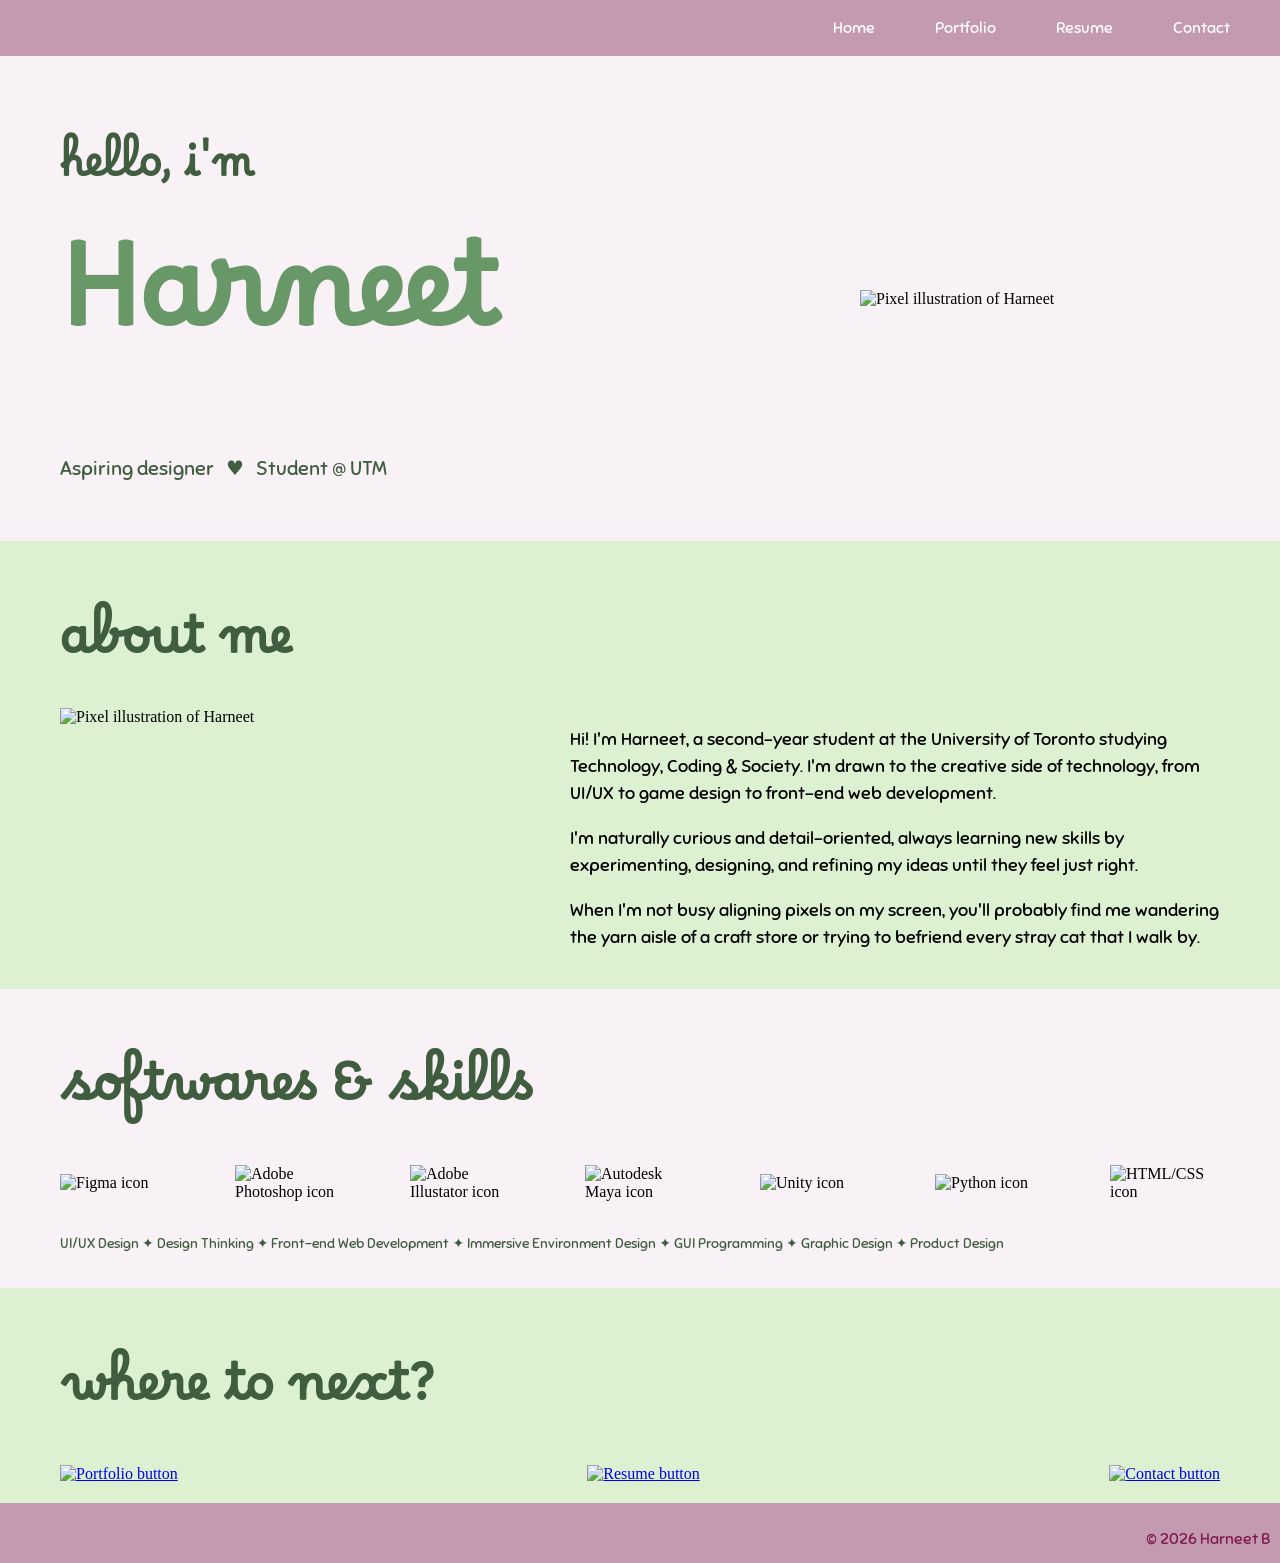
==== index.html @ 2fd5b386 "Initial portfolio redesign" ====
<!DOCTYPE html>
<html> 
    <head> 
        <title> Harneet - Home </title>
        <link href="style.css" rel="stylesheet">

        <!--Google Fonts-->
        <link rel="preconnect" href="https://fonts.googleapis.com">
        <link rel="preconnect" href="https://fonts.gstatic.com" crossorigin>
        <link href="https://fonts.googleapis.com/css2?family=Pixelify+Sans:wght@400..700&display=swap" rel="stylesheet">

        <link rel="preconnect" href="https://fonts.googleapis.com">
        <link rel="preconnect" href="https://fonts.gstatic.com" crossorigin>
        <link href="https://fonts.googleapis.com/css2?family=Borel&display=swap" rel="stylesheet">

        <link rel="preconnect" href="https://fonts.googleapis.com">
        <link rel="preconnect" href="https://fonts.gstatic.com" crossorigin>
        <link href="https://fonts.googleapis.com/css2?family=Sniglet:wght@400;800&display=swap" rel="stylesheet">
    </head>

    <body> 
        <!-- Putting the Navbar above the header because it should be at the very top of page -->
        <nav> 
            <!-- Top Navbar -->
            <ul>
                <li><a href="contact.html">Contact</a></li>
                <li><a href="resume.html">Resume</a></li>
                <li><a href="portfolio.html">Portfolio</a></li>
                <li><a href="index.html">Home</a></li>
            </ul>
        </nav>


        <header class="welcome"> 
            <!-- this div holds all the text for the welcome section -->
                <div class="title">
                    <p class="hello-text"> hello, i'm </p>
                    <h1 class="name-text"> Harneet </h1>
                    <p class='subtitle'> Aspiring designer  &nbsp;   ♥︎   &nbsp;  Student @ UTM </p> 
                    <!-- &nbsp; adds a space between the text -->

                </div> 
                <img src="assets/pixelicon.svg" alt="Pixel illustration of Harneet">
        </header>

    
        <main> 
            <section class="about">

                <h2>about me </h2>

                

                <!-- this div holds all the text for the about me section -->
                <div class="about-row">
                    <img src="assets/aboutme.svg" alt="Pixel illustration of Harneet">

    
                    <div class="about-text">
            
                        <p> Hi! I'm Harneet, a second-year student at the University of Toronto 
                        studying Technology, Coding & Society. I'm drawn to the creative side 
                        of technology, from UI/UX to game design to front-end web development.  </p>

                        <p> I'm naturally curious and detail-oriented, always learning new skills by experimenting, 
                        designing, and refining my ideas until they feel just right.  </p>

                        <p>When I'm not busy aligning pixels on my screen, you'll probably find me wandering
                        the yarn aisle of a craft store or trying to befriend every stray cat that I walk by. </p>

                    </div> 
                </div>
            </section>

            <section class="skills"> 
                <h2> softwares & skills </h2> 

                <div class='skills-row'>
                <img src="assets/figmaicon.svg" alt="Figma icon">
                <img src="assets/psicon.svg" alt="Adobe Photoshop icon">
                <img src="assets/aiicon.svg" alt="Adobe Illustator icon">
                <img src="assets/mayaicon.svg" alt="Autodesk Maya icon">
                <img src="assets/unityicon.svg" alt="Unity icon">
                <img src="assets/pythonicon.svg" alt="Python icon">
                <img src="assets/htmlicon.svg" alt="HTML/CSS icon">
                </div>
                
                <br> 

                <p> UI/UX Design ✦ Design Thinking ✦ Front-end Web Development ✦ Immersive Environment Design ✦ GUI Programming ✦ Graphic Design ✦ Product Design </p>
            </section>


            <section class="next"> 
                <h2> where to next? </h2>

                <!-- Wrap these images in <a> tag to make them as clickable buttons -->

                <div class='next-row'>
                <a href="portfolio.html">
                    <img src="assets/card1.svg" alt="Portfolio button">
                </a>

                <a href="resume.html">
                    <img src="assets/card2.svg" alt="Resume button">
                </a>


                <a href="contact.html">
                    <img src="assets/card4.svg" alt="Contact button">
                </a>
                
                </div>

            </section>


        </main>

        <aside> 
        </aside>

        <footer>
            <p> © 2026 Harneet B </p>
        </footer>


    </body>


</html>
---- style.css ----
body {
        margin: 0; /*Removes the default outer space around the body*/
        padding: 0; /*Removes the inner space inside the body*/

}

/* navigation bar styling (applies to all pages) */
nav {
    position: sticky;
    top: 0;
    z-index: 1000;
} /* ensures that the nav bar stays at the top while scrolling, and in front of all layers */

nav ul { 
    list-style-type: none; /*Removes bullets*/
                margin: 0; /*Removes default outer spacing*/
                padding: 0; /*Removes default inner spacing*/
                overflow: hidden; /*Keeps floated items contained*/
                background-color: #c39ab0; /*Sets navbar background colour*/

}

/*Align list items horizontally*/
nav ul li {
    float: right; /*Makes items sit side-by-side instead of stacked*/
}

/* Style the links inside the navbar */
nav ul li a {
    display: block; /*Makes the whole area clickable*/
    color: white; /*Text colour*/
    text-align: center; /*Centres text*/
    padding: 18px 10px; /*Adds spacing inside each link*/
    text-decoration: none; /*Removes underline*/
    margin-right: 40px;

    font-family: "Sniglet", system-ui;
    font-weight: 400;
    font-style: normal;
}

nav ul li a:hover { /* hover pseudoclass */ 
    background-color: pink;
}

/* welcome section of home-page */

.welcome{  
    display:flex;

    align-items: center;
    justify-content: space-between; /* pushes text and image to the left and right*/
    gap: 50px; /* space between the text and image */
    padding: 40px 60px; /* top/bottom, left/right space*/
    min-height: 300px; /* sets the min height of the box*/

    background-color: #f8f1f5;
}

.welcome img{
    width: 350px;
    margin-right: 10px; /*push image a bit inward*/
}

.hello-text {
    font-size: 40px;
    margin-bottom: 0px;
    font-family: 'Borel', cursive;
    font-weight: 600;
    color: rgb(64, 93, 64);
}

.name-text {
    font-size: 110px;
    margin: 0;
    font-family: 'Borel', cursive;
    font-weight: 700;
    font-style: normal;
    color: rgb(104, 151, 104);
}

.subtitle {
    font-size: 20px;
    font-family: "Sniglet", system-ui;
    font-weight: 400;
    font-style: normal;
    color: rgb(64, 93, 64);

}

/* about section of home-page */
.about{
    padding: 20px 60px;
    
    background-color: rgb(220 241 209);
}

.about h2 {
    font-size: 50px;
    margin-bottom: 5px;

    font-family: 'Borel', cursive;
    font-weight: 600;

    color: rgb(64, 93, 64);
}

.about-row{
    display: flex; /* a flex container to put elements side by side */
    align-items: flex-start; /* to align image and text to the top */
    gap: 120px; /* gap between text and image */
}

.about img{
    width: 500px;
}

.about-text{
    max-width: 650px; /* to prevent the text from stretching too wide */

    font-size: 18px;
    line-height: 1.5; /*spacing between the lines */
    font-family: "Sniglet", system-ui;
    font-weight: 400;
    font-style: normal;

}
/* skills section of home-page */

.skills{
    gap: 40px;
    padding: 20px 60px;

    background-color: #f8f1f5;
}

.skills p {
    font-size: 14px;
    line-height: 1.5; /*spacing between the lines */
    font-family: "Sniglet", system-ui;
    font-weight: 400;
    font-style: normal;

    color: rgb(64, 93, 64);

    text-align: left;

}

.skills h2 {
    font-size: 50px;
    margin-bottom: 15px;

    font-family: 'Borel', cursive;
    font-weight: 600;

    color: rgb(64, 93, 64);
}

.skills-row {
    display: flex;
    justify-content: space-between;
    align-items: center;
    width: 100%;
}

.skills-row img {
    width: 110px;
    height: auto;
}

/* next/highlights section of home-page */

.next{
    gap: 50px;
    padding: 20px 60px;

    background-color: rgb(220 241 209);

}

.next h2 {
    font-size: 50px;
    margin-bottom: 15px;

    font-family: 'Borel', cursive;
    font-weight: 600;

    color: rgb(64, 93, 64);
}


.next-row {
    display: flex;
    justify-content: space-between;
    align-items: center;
    width: 100%; /*take all of the horizontal space of the row */
}

.next-row img {
    width: 200px;
    height: auto;
}

.next-row img:hover {
    border-radius: 15px;
    border: 3px solid rgb(127, 26, 81) /* rounded border effect when the mouse hovers */
}

/* footer */
footer{
    padding: 10px;
    height: 40px;
    background-color: #c39ab0;

    font-family: "Sniglet", system-ui;
    font-weight: 400;
    font-style: normal;
    color:  rgb(127, 26, 81);

    text-align: right;
}


/* portfolio page styling*/

.title1{
    background-color: #e4d4dc;
    padding: 40px 0;
    
}

.title1 h1 {
    font-size: 70px;
    margin-top: 15px;
    margin-bottom: 5px;
    font-family: 'Borel', cursive;
    font-weight: 700;
    font-style: normal;
    color: rgb(127, 26, 81);
    text-align: center;


}

.title1 .subtitle {
    font-size: 20px;
    margin-top: 0;
    text-align: center;
}

.design-projects {
    background-color: #f8f1f5; 
    padding-bottom: 40px;
}

.design-projects h2 {
    font-size: 40px;
    margin-bottom: 10px;
    margin-left: 15px;
    margin-top: 20px;

    font-family: 'Borel', cursive;
    font-weight: 600;

    color: rgb(127, 26, 81);
}
/* project 1 styling*/
.project1row{
    display: flex;
    align-items: flex-start;
    gap: 55px;

}
.project1images{
    display:flex;
    flex-direction:row;
    gap: 15px;
    margin-left: 20px;
    margin-bottom: 20px;
}
.project1images img:nth-child(1) {
    width: 500px;
    height:auto;
    border-radius: 10px;
}
.project1images img:nth-child(2) {
    width: 250px;
    border-radius: 10px;
}

.project1 h3 {
    font-size: 30px;
    margin-bottom: 15px;
    margin-left: 15px;

    font-family: "Sniglet", system-ui;
    font-weight: 500;
    font-style: normal;

    color: rgb(64, 93, 64);

}

.project1text {
    max-width: 600px; /* to prevent the text from stretching too wide */

    font-size: 15px;
    line-height: 1.5; /*spacing between the lines */
    font-family: "Sniglet", system-ui;
    font-weight: 400;
    font-style: normal;
}

.case-btn {
    display: inline-block;
    margin-top: 10px;
    padding: 10px 16px;

    background-color: rgb(127, 26, 81);
    color: white;
    text-decoration: none;

    border-radius: 12px;
    font-family: "Sniglet", system-ui;
    font-size: 14px;

    transition: 0.2s ease;
}

.case-btn:hover {
    background-color: #c39ab0;
}

/* project 2 styling*/
.project2row{
    display: flex;
    align-items: flex-start;
    gap: 120px;

}
.project2images{
    display:flex;
    flex-direction:row;
    gap: 15px;
    margin-left: 20px;
    margin-bottom: 20px;
}
.project2images img {
    width: 500px;
    height:auto;
    border-radius: 10px;
}
.project2 h3 {
    font-size: 30px;
    margin-bottom: 15px;
    margin-left: 15px;

    font-family: "Sniglet", system-ui;
    font-weight: 500;
    font-style: normal;

    color: rgb(64, 93, 64);

}

.project2text {
    max-width: 600px; 

    font-size: 15px;
    line-height: 1.5; /*spacing between the lines */
    font-family: "Sniglet", system-ui;
    font-weight: 400;
    font-style: normal;
}

/* project 3 styling*/
.project3row{
    display: flex;
    align-items: flex-start;
    gap: 100px;

}
.project3images{
    display:flex;
    flex-direction:row;
    gap: 15px;
    margin-left: 20px;
    margin-bottom: 20px;
}
.project3images img:nth-child(1) {
    width: 250px;
    height:auto;
    border-radius: 10px;
}
.project3images img:nth-child(2) {
    width: 250px;
    border-radius: 10px;
}

.project3 h3 {
    font-size: 30px;
    margin-bottom: 15px;
    margin-left: 15px;

    font-family: "Sniglet", system-ui;
    font-weight: 500;
    font-style: normal;

    color: rgb(64, 93, 64);

}

.project3text {
    max-width: 600px; /* to prevent the text from stretching too wide */

    font-size: 15px;
    line-height: 1.5; /*spacing between the lines */
    font-family: "Sniglet", system-ui;
    font-weight: 400;
    font-style: normal;
}


/* project 4 styling*/
.project4row{
    display: flex;
    align-items: flex-start;
    gap: 100px;

}
.project4images{
    display:flex;
    flex-wrap: wrap; /*allows images to go on to the next row to create a 2x2 layout*/
    gap: 15px;
    width: 520px; /*basically how much space to take up on one row*/
    margin-left: 20px;
    margin-bottom: 20px;
}
.project4images img:nth-child(1) {
    width: 250px;
    height:auto;
    border-radius: 10px;
}
.project4images img:nth-child(2) {
    width: 250px;
    border-radius: 10px;
}

.project4images img:nth-child(3) {
    width: 250px;
    height:auto;
    border-radius: 10px;
}
.project4images img:nth-child(4) {
    width: 250px;
    border-radius: 10px;
}

.project4 h3 {
    font-size: 30px;
    margin-bottom: 15px;
    margin-left: 15px;

    font-family: "Sniglet", system-ui;
    font-weight: 500;
    font-style: normal;

    color: rgb(64, 93, 64);

}

.project4text {
    max-width: 600px; /* to prevent the text from stretching too wide */

    font-size: 15px;
    line-height: 1.5; /*spacing between the lines */
    font-family: "Sniglet", system-ui;
    font-weight: 400;
    font-style: normal;
}


/*styling for the crochet section gallery*/

.crochet-projects{
    background-color: rgb(237, 245, 232);
    padding-top: 40px;
}

.crochet-projects h2 {
    font-size: 40px;
    margin-bottom: 15px;
    margin-left: 15px;
    margin-top: 0;

    font-family: 'Borel', cursive;
    font-weight: 600;

    color: rgb(127, 26, 81);
}

.crochetgallery{
    display:flex;
    flex-wrap: wrap;
    gap: 20px;
    /*width: 800px; /*basically how much space to take up on one row*/
    margin-left: 20px;
    margin-bottom: 20px;
}


.crochetgallery img{
    width: 250px;
    height: 250px;
    border-radius: 10px;
}

/* resume page styling*/

.title2{
    background-color: #e4d4dc;
    padding: 5px 0;
    
}

.title2 h1 {
    font-size: 70px;
    margin-top: 15px;
    margin-bottom: 5px;
    font-family: 'Borel', cursive;
    font-weight: 700;
    font-style: normal;
    color: rgb(127, 26, 81);
    text-align: center;


}

.summary h2 {
    font-size: 20px;
    margin-bottom: 15px;
    margin-left: 15px;

    font-family: "Sniglet", system-ui;
    font-weight: 500;
    font-style: normal;

    color: rgb(127, 26, 81);
}

.summary p{ 
    font-size: 15px;
    line-height: 1.5; /*spacing between the lines */
    font-family: "Sniglet", system-ui;
    font-weight: 400;
    font-style: normal;

    margin-bottom: 15px;
    margin-left: 15px;

}

.education h2 {
    font-size: 20px;
    margin-bottom: 15px;
    margin-left: 15px;

    font-family: "Sniglet", system-ui;
    font-weight: 500;
    font-style: normal;

    color: rgb(127, 26, 81);
}

.experience h2 {
    font-size: 20px;
    margin-bottom: 15px;
    margin-left: 15px;

    font-family: "Sniglet", system-ui;
    font-weight: 500;
    font-style: normal;

    color: rgb(127, 26, 81);
}

.resumeskills h2 {
    font-size: 20px;
    margin-bottom: 15px;
    margin-left: 15px;

    font-family: "Sniglet", system-ui;
    font-weight: 500;
    font-style: normal;

    color: rgb(127, 26, 81);
}

.resumepage{
    padding: 15px 15px
}

/*use a group selector since these all have the same styling */
.summary,
.education,
.experience,
.resumeskills {
    margin-bottom: 40px;
}

.education table,
.experience table,
.resumeskills table {
    border-collapse: collapse; /*remove the double border between cells*/
    margin-top: 10px; /*space between heading and table*/
    width: 100%; /*makes the table stretch across the whole page width*/
    margin-left: 15px; /*creates some space between the left edge where the table starts*/
}


.education td,
.experience td,
.resumeskills td {
    border: 1px solid #b37f9a; /*adds a border to each column cell*/
    padding: 14px; /*space inside the cells*/
    text-align: left;
    vertical-align: top; /*align the content to the top*/

    font-family: "Sniglet", system-ui;
    font-size: 16px;
    line-height: 1.5;
    font-weight: 400;
}

.education th,
.experience th,
.resumeskills th {
    background-color: #f3dfe8;
    color: rgb(127, 26, 81);

    border: 1px solid #b37f9a;
    padding: 14px;
    text-align: left;
    vertical-align: top;

    font-family: "Sniglet", system-ui;
    font-weight: 500;
    font-size: 18px;
    line-height: 1.5;
}

/* contact page styling*/

.title3{
    background-color: rgb(220 241 209);
    padding: 40px 0;
    
}

.title3 h1 {
    font-size: 70px;
    margin-top: 15px;
    margin-bottom: 5px;
    font-family: 'Borel', cursive;
    font-weight: 700;
    font-style: normal;
    color: rgb(64, 93, 64);
    text-align: center;


}

.title3 .subtitle {
    font-size: 20px;
    margin-top: 0;
    text-align: center;
}

.contactpage{
    padding: 25px 20px;
    background-color: rgb(239, 248, 235);
}

.contact{
    display: flex;
    flex-wrap: wrap; /* wrap to next row for 2x2 layout */
    gap: 30px;
    width: 100%;
    align-items: flex-start; /* ensures all cards align from the top */
}

.contactform,
.socials,
.location,
.media {
    background-color: rgb(220 241 209);
    padding: 25px;
    border-radius: 25px;
    width: 520px
}

.contact h2 {
    font-size: 30px;
    margin-bottom: 15px;
    margin-top: 0;

    font-family: 'Borel', cursive;
    font-weight: 600;

    color: rgb(64, 93, 64);
}

.contactform fieldset{
    border: 2px solid #b37f9a;
    border-radius: 12px;
    padding: 25px;
    width: 100%;
    box-sizing: border-box; /*the padding and border are included in the calculation of the width and height:*/
}

.contactform legend {
    font-family: "Sniglet", system-ui;
    color: rgb(127, 26, 81);

    font-size: 18px;
    padding: 10px 8px;
}

.contactform label,
.contactform input,
.contactform textarea,
.socials p,
.socials a {
    font-family: "Sniglet", system-ui;
    font-size: 16px;
}

.contactform input[type="text"],
.contactform input[type="email"],
.contactform textarea {
    width: 100%;
    padding: 10px;
    margin: 8px 0 15px 0;
    border: 1px solid #b37f9a;
    border-radius: 8px;
    box-sizing: border-box;
}

.contactform input[type="submit"],
.contactform input[type="reset"] {
    padding: 10px 12px;
    margin-right: 10px;
    border: none;
    border-radius: 8px;
    background-color: rgb(127, 26, 81);
    color: white;
    font-family: "Sniglet", system-ui;
}


.location iframe,
.media iframe {
    border-radius: 12px;
    width: 100%;
    height: 300px;
}



/* =========================
   MakerDrop case study page
   ========================= */

.case-study {
    background-color: #f8f1f5;
    padding: 40px 70px 70px 70px;
}

.case-study section {
    background-color: rgba(255, 255, 255, 0.45);
    border-radius: 22px;
    padding: 28px 30px;
    margin-bottom: 32px;
}

.case-study h2 {
    font-size: 34px;
    margin-top: 0;
    margin-bottom: 14px;
    font-family: 'Borel', cursive;
    font-weight: 600;
    color: rgb(127, 26, 81);
}

.case-study p {
    font-family: "Sniglet", system-ui;
    font-size: 16px;
    line-height: 1.75;
    color: rgb(64, 93, 64);
    margin-top: 0;
    margin-bottom: 16px;
}

.case-study strong {
    color: rgb(127, 26, 81);
}

/* two-column layout for text + image */
.case-row {
    display: flex;
    align-items: flex-start;
    gap: 30px;
    flex-wrap: wrap;
}

.case-text {
    flex: 1 1 500px;
    min-width: 280px;
}

.case-visual {
    flex: 1 1 320px;
    min-width: 260px;
}

.case-visual img {
    width: 100%;
    height: auto;
    display: block;
    border-radius: 16px;
}

/* standard single image */
.case-img {
    width: 100%;
    max-width: 420px;
    height: auto;
    display: block;
    border-radius: 16px;
    margin-top: 10px;
}

/* slightly wider image option */
.case-img-wide {
    width: 100%;
    max-width: 700px;
    height: auto;
    display: block;
    border-radius: 16px;
    margin-top: 12px;
}

/* gallery grids */
.case-gallery {
    display: grid;
    grid-template-columns: repeat(auto-fit, minmax(220px, 1fr));
    gap: 18px;
    margin-top: 12px;
}

.case-gallery img {
    width: 100%;
    height: 260px;
    object-fit: cover;
    display: block;
    border-radius: 16px;
}

/* for poster/comic where cropping would be bad */
.case-gallery.contain img,
.case-gallery-comic img {
    height: auto;
    object-fit: contain;
    background-color: #fff;
    padding: 8px;
}

/* role / insights / issues list styling */
.case-list {
    margin: 0;
    padding-left: 20px;
}

.case-list li {
    margin-bottom: 10px;
    font-family: "Sniglet", system-ui;
    font-size: 16px;
    line-height: 1.7;
    color: rgb(64, 93, 64);
}

/* small highlight cards */
.case-cards {
    display: grid;
    grid-template-columns: repeat(auto-fit, minmax(220px, 1fr));
    gap: 16px;
    margin-top: 12px;
}

.case-card {
    background-color: #e4d4dc;
    border-radius: 18px;
    padding: 18px;
}

.case-card h3 {
    margin-top: 0;
    margin-bottom: 8px;
    font-family: "Sniglet", system-ui;
    font-size: 20px;
    color: rgb(127, 26, 81);
    font-weight: 600;
}

.case-card p {
    margin-bottom: 0;
    font-size: 15px;
}

/* optional little tag row under header */
.case-meta {
    display: flex;
    flex-wrap: wrap;
    gap: 10px;
    margin-top: 10px;
}

.case-tag {
    background-color: rgb(220 241 209);
    color: rgb(64, 93, 64);
    border-radius: 999px;
    padding: 8px 14px;
    font-family: "Sniglet", system-ui;
    font-size: 14px;
}

/* buttons / links */
.case-link,
.case-back-btn {
    display: inline-block;
    margin-top: 8px;
    padding: 10px 16px;
    background-color: rgb(127, 26, 81);
    color: white;
    text-decoration: none;
    border-radius: 12px;
    font-family: "Sniglet", system-ui;
    font-size: 14px;
    transition: 0.2s ease;
}

.case-link:hover,
.case-back-btn:hover {
    background-color: #c39ab0;
}
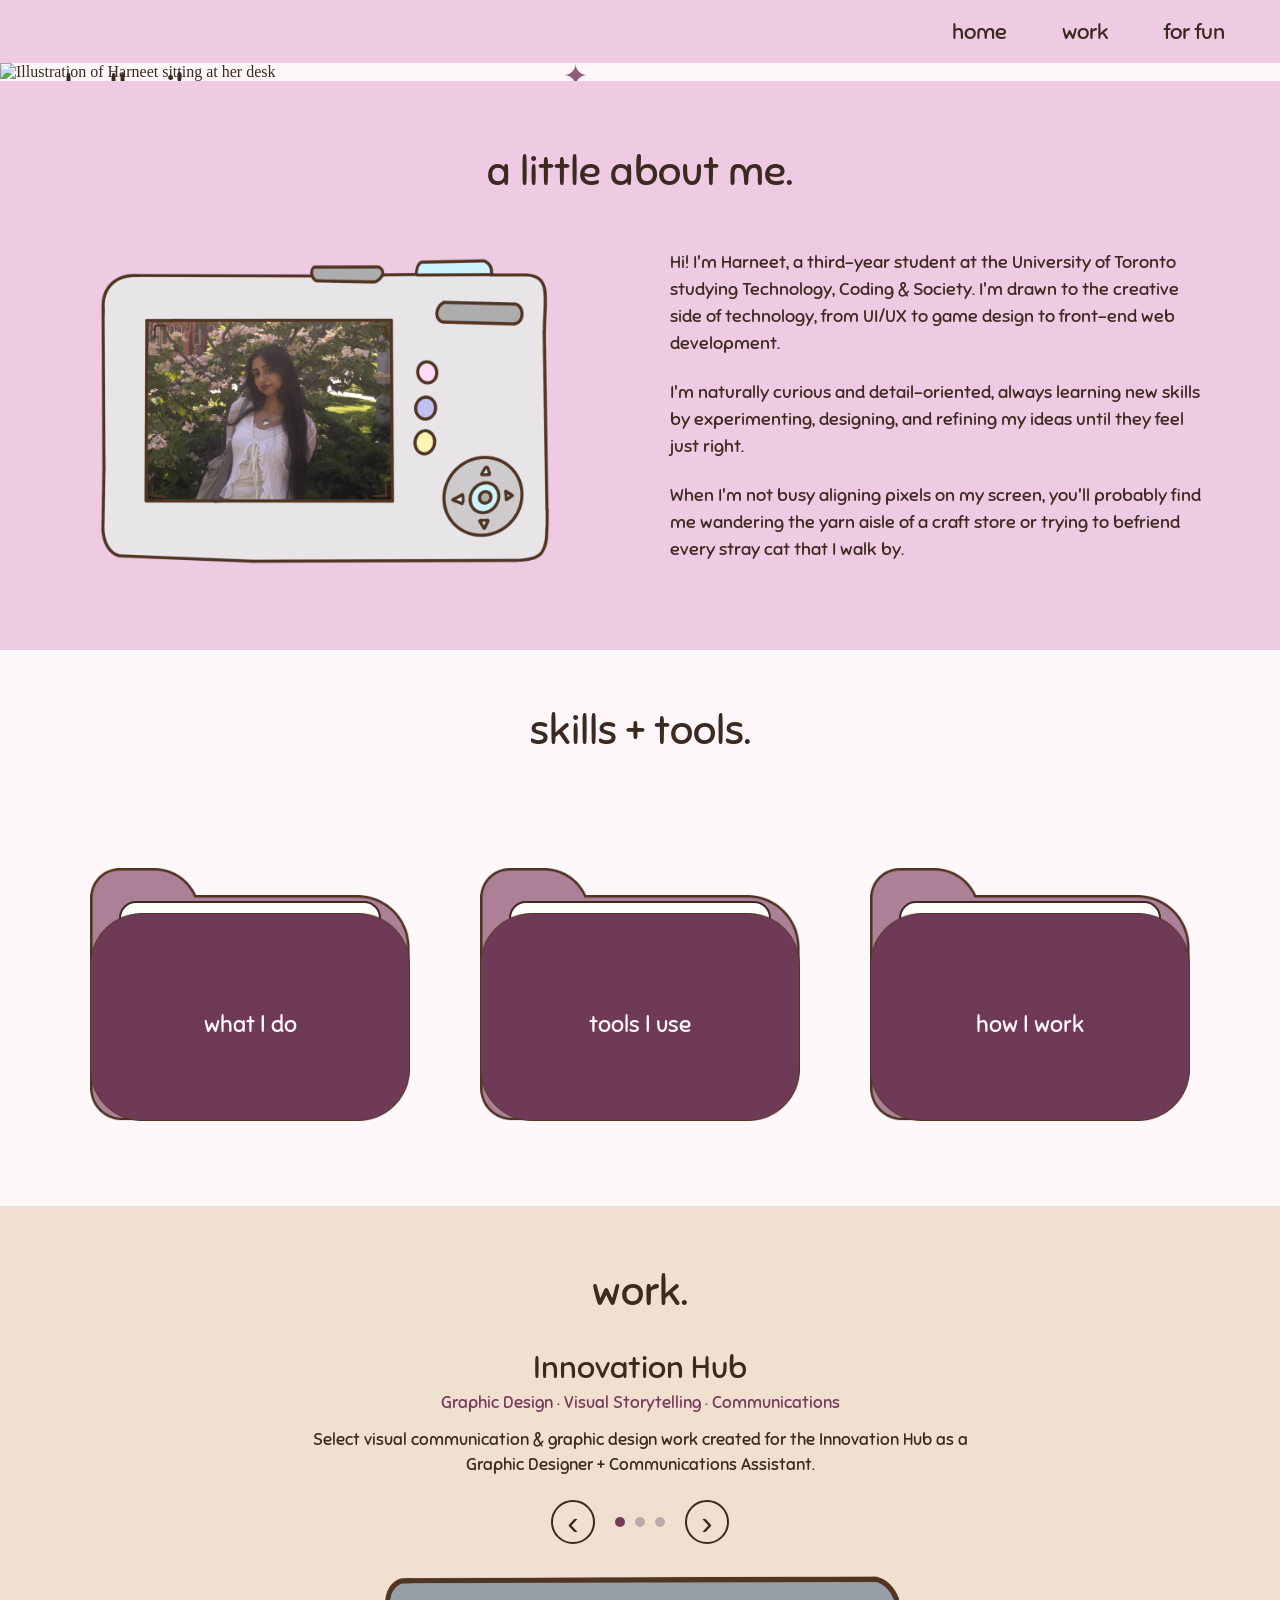
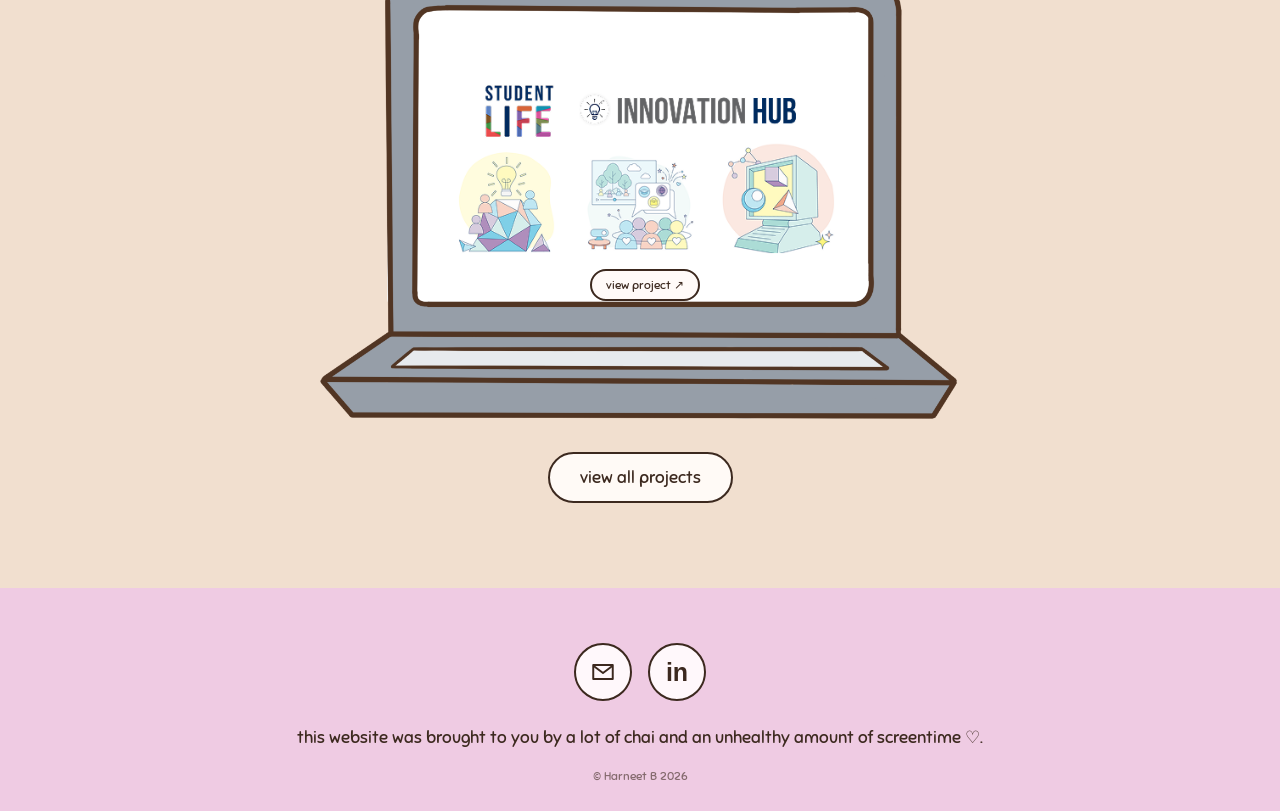
==== commit 9c49e282: "final updates" ====
--- a/index.html
+++ b/index.html
@@ -1,131 +1,690 @@
 <!DOCTYPE html>
-<html> 
-    <head> 
-        <title> Harneet - Home </title>
-        <link href="style.css" rel="stylesheet">
-
-        <!--Google Fonts-->
-        <link rel="preconnect" href="https://fonts.googleapis.com">
-        <link rel="preconnect" href="https://fonts.gstatic.com" crossorigin>
-        <link href="https://fonts.googleapis.com/css2?family=Pixelify+Sans:wght@400..700&display=swap" rel="stylesheet">
-
-        <link rel="preconnect" href="https://fonts.googleapis.com">
-        <link rel="preconnect" href="https://fonts.gstatic.com" crossorigin>
-        <link href="https://fonts.googleapis.com/css2?family=Borel&display=swap" rel="stylesheet">
-
-        <link rel="preconnect" href="https://fonts.googleapis.com">
-        <link rel="preconnect" href="https://fonts.gstatic.com" crossorigin>
-        <link href="https://fonts.googleapis.com/css2?family=Sniglet:wght@400;800&display=swap" rel="stylesheet">
-    </head>
-
-    <body> 
-        <!-- Putting the Navbar above the header because it should be at the very top of page -->
-        <nav> 
-            <!-- Top Navbar -->
-            <ul>
-                <li><a href="contact.html">Contact</a></li>
-                <li><a href="resume.html">Resume</a></li>
-                <li><a href="portfolio.html">Portfolio</a></li>
-                <li><a href="index.html">Home</a></li>
-            </ul>
-        </nav>
-
-
-        <header class="welcome"> 
-            <!-- this div holds all the text for the welcome section -->
-                <div class="title">
-                    <p class="hello-text"> hello, i'm </p>
-                    <h1 class="name-text"> Harneet </h1>
-                    <p class='subtitle'> Aspiring designer  &nbsp;   ♥︎   &nbsp;  Student @ UTM </p> 
-                    <!-- &nbsp; adds a space between the text -->
-
-                </div> 
-                <img src="assets/pixelicon.svg" alt="Pixel illustration of Harneet">
-        </header>
-
-    
-        <main> 
-            <section class="about">
-
-                <h2>about me </h2>
-
-                
-
-                <!-- this div holds all the text for the about me section -->
-                <div class="about-row">
-                    <img src="assets/aboutme.svg" alt="Pixel illustration of Harneet">
-
-    
-                    <div class="about-text">
-            
-                        <p> Hi! I'm Harneet, a second-year student at the University of Toronto 
-                        studying Technology, Coding & Society. I'm drawn to the creative side 
-                        of technology, from UI/UX to game design to front-end web development.  </p>
-
-                        <p> I'm naturally curious and detail-oriented, always learning new skills by experimenting, 
-                        designing, and refining my ideas until they feel just right.  </p>
-
-                        <p>When I'm not busy aligning pixels on my screen, you'll probably find me wandering
-                        the yarn aisle of a craft store or trying to befriend every stray cat that I walk by. </p>
-
-                    </div> 
+
+<html lang="en">
+
+<head>
+    <meta charset="UTF-8">
+
+    <meta
+        name="viewport"
+        content="width=device-width, initial-scale=1.0"
+    >
+
+    <title>Harneet - Home</title>
+
+
+    <!-- Existing site styles -->
+    <link rel="stylesheet" href="style.css">
+
+
+    <!-- Homepage redesign styles -->
+    <link rel="stylesheet" href="home.css">
+
+
+    <!-- Google Fonts -->
+    <link rel="preconnect" href="https://fonts.googleapis.com">
+
+    <link
+        rel="preconnect"
+        href="https://fonts.gstatic.com"
+        crossorigin
+    >
+
+    <link
+        href="https://fonts.googleapis.com/css2?family=Borel&family=Sniglet:wght@400;800&display=swap"
+        rel="stylesheet"
+    >
+</head>
+
+
+<body>
+
+
+    <!-- ========================================
+         NAVIGATION
+         ======================================== -->
+
+    <nav class="navbar">
+
+    <ul class="nav-links">
+
+        <li>
+            <a href="index.html">
+                home
+            </a>
+        </li>
+
+        <li>
+            <a href="portfolio.html">
+                work
+            </a>
+        </li>
+
+        <li>
+            <a href="creative-corner.html">
+                for fun
+            </a>
+        </li>
+
+    </ul>
+
+</nav>
+
+
+    <!-- ========================================
+         HERO
+         ======================================== -->
+
+    <header
+        class="hero"
+        id="home"
+    >
+
+        <div class="hero-canvas">
+
+
+            <img
+                class="hero-illustration"
+                src="Assets/hero/herographic.PNG"
+                alt="Illustration of Harneet sitting at her desk"
+            >
+
+
+            <div class="hero-text">
+
+    <p class="hello-text">
+        hello, i'm
+    </p>
+
+    <img
+        class="name-art"
+        src="Assets/hero/nameart.PNG"
+        alt="Harneet"
+    >
+
+    <div class="hero-sparkles" aria-hidden="true">
+
+        <span class="sparkle sparkle-1">✦</span>
+        <span class="sparkle sparkle-2">✧</span>
+        <span class="sparkle sparkle-3">✦</span>
+        <span class="sparkle sparkle-4">✧</span>
+        <span class="sparkle sparkle-5">✦</span>
+        <span class="sparkle sparkle-6">✧</span>
+
+    </div>
+
+</div>
+
+
+        </div>
+
+    </header>
+
+
+
+    <main>
+
+
+        <!-- ========================================
+             ABOUT
+             ======================================== -->
+
+        <section
+            class="about-new"
+            id="about"
+        >
+
+
+            <h2 class="about-title">
+                a little about me.
+            </h2>
+
+
+
+            <div class="about-row-new">
+
+
+                <div class="about-camera">
+
+    <button
+        class="camera-button"
+        id="cameraButton"
+        type="button"
+        aria-label="Show another digicam photo"
+    >
+
+        <div
+            class="camera-stage"
+            id="cameraStage"
+        >
+
+            <img
+                src="Assets/cam1.png"
+                alt="Illustrated digital camera showing a digicam photo"
+                class="digicam"
+                id="cameraImage"
+            >
+
+            <span
+                class="camera-flash"
+                aria-hidden="true"
+            ></span>
+
+        </div>
+
+    </button>
+
+
+</div>
+
+
+                <div class="about-content">
+
+                    <p>
+                        Hi! I'm Harneet, a third-year student at the University of
+                        Toronto studying Technology, Coding &amp; Society. I'm drawn
+                        to the creative side of technology, from UI/UX to game design
+                        to front-end web development.
+                    </p>
+
+
+                    <p>
+                        I'm naturally curious and detail-oriented, always learning
+                        new skills by experimenting, designing, and refining my ideas
+                        until they feel just right.
+                    </p>
+
+
+                    <p>
+                        When I'm not busy aligning pixels on my screen, you'll
+                        probably find me wandering the yarn aisle of a craft store
+                        or trying to befriend every stray cat that I walk by.
+                    </p>
+
                 </div>
-            </section>
-
-            <section class="skills"> 
-                <h2> softwares & skills </h2> 
-
-                <div class='skills-row'>
-                <img src="assets/figmaicon.svg" alt="Figma icon">
-                <img src="assets/psicon.svg" alt="Adobe Photoshop icon">
-                <img src="assets/aiicon.svg" alt="Adobe Illustator icon">
-                <img src="assets/mayaicon.svg" alt="Autodesk Maya icon">
-                <img src="assets/unityicon.svg" alt="Unity icon">
-                <img src="assets/pythonicon.svg" alt="Python icon">
-                <img src="assets/htmlicon.svg" alt="HTML/CSS icon">
+
+
+            </div>
+
+
+        </section>
+
+
+
+        <!-- ========================================
+             SKILLS + TOOLS
+             ======================================== -->
+
+        <section
+            class="skills-new"
+            id="skills"
+        >
+
+
+            <h2 class="skills-title">
+                skills + tools.
+            </h2>
+
+
+
+            <div class="folder-row">
+
+
+                <!-- =================================
+                     WHAT I DO
+                     ================================= -->
+
+                <div class="folder-card">
+
+
+                    <img
+                        src="Assets/skills/folder-back.png"
+                        alt=""
+                        class="folder-back"
+                    >
+
+
+                    <div
+                        class="folder-paper"
+                        id="what-i-do-paper"
+                    >
+
+                        <ul class="skill-list">
+
+                            <li>UI/UX Design</li>
+
+                            <li>Graphic Design</li>
+
+                            <li>Product Design</li>
+
+                            <li>Front-End Web Development</li>
+
+                            <li>Immersive Environment Design</li>
+
+                            <li>Game Design</li>
+
+                        </ul>
+
+                    </div>
+
+
+
+                    <button
+                        class="folder-toggle"
+                        type="button"
+                        aria-expanded="false"
+                        aria-controls="what-i-do-paper"
+                    >
+
+                        <img
+                            src="Assets/skills/folder-front.png"
+                            alt=""
+                            class="folder-front"
+                        >
+
+                        <span class="folder-label">
+                            what I do
+                        </span>
+
+                    </button>
+
+
                 </div>
-                
-                <br> 
-
-                <p> UI/UX Design ✦ Design Thinking ✦ Front-end Web Development ✦ Immersive Environment Design ✦ GUI Programming ✦ Graphic Design ✦ Product Design </p>
-            </section>
-
-
-            <section class="next"> 
-                <h2> where to next? </h2>
-
-                <!-- Wrap these images in <a> tag to make them as clickable buttons -->
-
-                <div class='next-row'>
-                <a href="portfolio.html">
-                    <img src="assets/card1.svg" alt="Portfolio button">
+
+
+
+                <!-- =================================
+                     TOOLS I USE
+                     ================================= -->
+
+                <div class="folder-card">
+
+
+                    <img
+                        src="Assets/skills/folder-back.png"
+                        alt=""
+                        class="folder-back"
+                    >
+
+
+                    <div
+                        class="folder-paper"
+                        id="tools-paper"
+                    >
+
+                        <ul class="skill-list tools-list">
+
+                            <li>Figma</li>
+
+                            <li>Adobe CC</li>
+
+                            <li>HTML / CSS</li>
+
+                            <li>Autodesk Maya</li>
+
+                            <li>Unity</li>
+
+                             <li>Procreate</li>
+
+                            <li>Python</li>
+
+                            <li>Pygame</li>
+
+                            <li>Tkinter</li>
+
+                            <li>ArcGIS Pro</li>
+
+                            <li>R</li>
+
+                        </ul>
+
+                    </div>
+
+
+
+                    <button
+                        class="folder-toggle"
+                        type="button"
+                        aria-expanded="false"
+                        aria-controls="tools-paper"
+                    >
+
+                        <img
+                            src="Assets/skills/folder-front.png"
+                            alt=""
+                            class="folder-front"
+                        >
+
+                        <span class="folder-label">
+                            tools I use
+                        </span>
+
+                    </button>
+
+
+                </div>
+
+
+
+                <!-- =================================
+                     HOW I WORK
+                     ================================= -->
+
+                <div class="folder-card">
+
+
+                    <img
+                        src="Assets/skills/folder-back.png"
+                        alt=""
+                        class="folder-back"
+                    >
+
+
+                    <div
+                        class="folder-paper"
+                        id="how-i-work-paper"
+                    >
+
+                        <ul class="skill-list">
+
+                            <li>Design Thinking</li>
+
+                            <li>Visual Storytelling</li>
+
+                            <li>Iteration</li>
+
+                            <li>Moodboarding</li>
+
+                            <li>Prototyping</li>
+
+                            <li>User-Centered Design</li>
+
+                        </ul>
+
+                    </div>
+
+
+
+                    <button
+                        class="folder-toggle"
+                        type="button"
+                        aria-expanded="false"
+                        aria-controls="how-i-work-paper"
+                    >
+
+                        <img
+                            src="Assets/skills/folder-front.png"
+                            alt=""
+                            class="folder-front"
+                        >
+
+                        <span class="folder-label">
+                            how I work
+                        </span>
+
+                    </button>
+
+
+                </div>
+
+
+            </div>
+
+
+        </section>
+
+
+
+        <!-- ========================================
+             WORK
+             ======================================== -->
+
+        <section
+            class="work-new"
+            id="work"
+        >
+
+
+            <h2 class="work-title">
+                work.
+            </h2>
+
+
+
+            <div class="project-preview">
+
+
+                <!-- =================================
+                     PROJECT TEXT
+                     ================================= -->
+
+                <div class="project-info">
+
+
+                    <h3
+                        class="project-title"
+                        id="project-title"
+                    >
+                        Innovation Hub
+                    </h3>
+
+
+                    <p
+                        class="project-category"
+                        id="project-category"
+                    >
+                        Graphic Design · Visual Storytelling · Communications
+                    </p>
+
+
+                    <p
+                        class="project-description"
+                        id="project-description"
+                    >
+                        Select visual communication &amp; graphic design work
+                        created for the Innovation Hub as a Graphic Designer
+                        + Communications Assistant.
+                    </p>
+
+
+                </div>
+
+
+
+                <!-- =================================
+                     CAROUSEL NAVIGATION
+                     ================================= -->
+
+                <div class="project-navigation">
+
+
+                    <button
+                        class="carousel-arrow previous-project"
+                        type="button"
+                        aria-label="Previous project"
+                    >
+                        &#8249;
+                    </button>
+
+
+
+                    <div
+                        class="carousel-dots"
+                        aria-label="Choose a project"
+                    >
+
+
+                        <button
+                            class="dot active"
+                            type="button"
+                            aria-label="Show Innovation Hub"
+                        ></button>
+
+
+                        <button
+                            class="dot"
+                            type="button"
+                            aria-label="Show MakerDrop"
+                        ></button>
+
+
+                        <button
+                            class="dot"
+                            type="button"
+                            aria-label="Show Campus Calm"
+                        ></button>
+
+
+                    </div>
+
+
+
+                    <button
+                        class="carousel-arrow next-project"
+                        type="button"
+                        aria-label="Next project"
+                    >
+                        &#8250;
+                    </button>
+
+
+                </div>
+
+
+
+                <!-- =================================
+                     LAPTOP
+                     ================================= -->
+
+               <div class="laptop-wrapper">
+
+    <!-- Project preview -->
+    <a
+        class="project-screen-link"
+        id="project-screen-link"
+        href="portfolio.html"
+        aria-label="View project"
+    >
+
+        <img
+            class="project-screen-image"
+            id="project-screen-image"
+            src=""
+            alt=""
+        >
+
+        <div
+            class="project-screen-placeholder"
+            id="project-screen-placeholder"
+        >
+            Project preview
+        </div>
+
+        <span class="view-project-screen-btn">
+            view project ↗
+        </span>
+
+    </a>
+
+
+    <!-- Laptop illustration -->
+    <img
+        src="Assets/projects/laptop.PNG"
+        alt="Illustrated laptop"
+        class="laptop"
+    >
+
+</div>
+
+                <!-- =================================
+                     VIEW ALL PROJECTS
+                     ================================= -->
+
+                <a
+                    href="portfolio.html"
+                    class="view-projects-btn"
+                >
+                    view all projects
                 </a>
 
-                <a href="resume.html">
-                    <img src="assets/card2.svg" alt="Resume button">
-                </a>
-
-
-                <a href="contact.html">
-                    <img src="assets/card4.svg" alt="Contact button">
-                </a>
-                
-                </div>
-
-            </section>
-
-
-        </main>
-
-        <aside> 
-        </aside>
-
-        <footer>
-            <p> © 2026 Harneet B </p>
-        </footer>
-
-
-    </body>
-
-
-</html>
+
+            </div>
+
+
+        </section>
+
+
+    </main>
+
+
+
+    <!-- ========================================
+         FOOTER
+         ======================================== -->
+<footer class="site-footer">
+
+    <div class="footer-socials">
+
+        <!-- EMAIL -->
+        <a
+            href="mailto:harneettb@gmail.com"
+            class="social-button"
+            aria-label="Send me an email"
+        >
+            <svg
+                viewBox="0 0 24 24"
+                aria-hidden="true"
+            >
+                <path
+                    d="M3 5.5h18v13H3z"
+                    fill="none"
+                    stroke="currentColor"
+                    stroke-width="1.8"
+                    stroke-linejoin="round"
+                />
+
+                <path
+                    d="M4 7l8 6 8-6"
+                    fill="none"
+                    stroke="currentColor"
+                    stroke-width="1.8"
+                    stroke-linecap="round"
+                    stroke-linejoin="round"
+                />
+            </svg>
+        </a>
+
+
+        <!-- LINKEDIN -->
+        <a
+            href="https://www.linkedin.com/in/harneetb/"
+            class="social-button"
+            target="_blank"
+            rel="noopener noreferrer"
+            aria-label="Visit my LinkedIn"
+        >
+            <span class="linkedin-icon">
+                in
+            </span>
+        </a>
+
+    </div>
+
+
+    <p class="footer-note">
+        this website was brought to you by a lot of chai and an unhealthy amount of screentime ♡.
+    </p>
+
+
+    <p class="footer-copyright">
+        © Harneet B 2026
+    </p>
+
+</footer>
+
+
+<script src="script.js"></script>
+
+</body>
+
+</html>
--- a/style.css
+++ b/style.css
@@ -207,20 +207,127 @@
     border: 3px solid rgb(127, 26, 81) /* rounded border effect when the mouse hovers */
 }
 
-/* footer */
-footer{
-    padding: 10px;
-    height: 40px;
-    background-color: #c39ab0;
-
-    font-family: "Sniglet", system-ui;
-    font-weight: 400;
-    font-style: normal;
-    color:  rgb(127, 26, 81);
-
-    text-align: right;
-}
-
+/* ========================================
+   FOOTER
+   ======================================== */
+
+/* ========================================
+   FOOTER
+   ======================================== */
+
+.site-footer {
+    padding:
+        55px
+        30px
+        28px;
+
+    background-color: var(--pink);
+
+    text-align: center;
+
+    font-family: "Sniglet", sans-serif;
+
+    color: var(--brown);
+}
+
+
+/* ========================================
+   SOCIAL ICONS
+   ======================================== */
+
+.footer-socials {
+    display: flex;
+
+    justify-content: center;
+    align-items: center;
+
+    gap: 16px;
+
+    margin-bottom: 24px;
+}
+
+
+.social-button {
+    display: flex;
+
+    justify-content: center;
+    align-items: center;
+
+    width: 58px;
+    height: 58px;
+
+    border:
+        2px
+        solid
+        var(--brown);
+
+    border-radius: 50%;
+
+    background-color: var(--light-pink);
+
+    color: var(--brown);
+
+    text-decoration: none;
+
+    transition:
+        transform 0.2s ease,
+        background-color 0.2s ease;
+}
+
+
+.social-button:hover {
+    transform:
+        translateY(-4px)
+        rotate(-3deg);
+
+    background-color: var(--cream);
+}
+
+
+.social-button svg {
+    width: 26px;
+    height: 26px;
+}
+
+
+.linkedin-icon {
+    font-family: Arial, sans-serif;
+
+    font-size: 25px;
+
+    font-weight: 700;
+
+    line-height: 1;
+}
+
+
+/* ========================================
+   FOOTER MESSAGE
+   ======================================== */
+
+.footer-note {
+    margin:
+        0
+        auto
+        18px;
+
+    font-size: 17px;
+
+    line-height: 1.5;
+}
+
+
+/* ========================================
+   COPYRIGHT
+   ======================================== */
+
+.footer-copyright {
+    margin: 0;
+
+    font-size: 12px;
+
+    opacity: 0.6;
+}
 
 /* portfolio page styling*/
 
--- a/home.css
+++ b/home.css
@@ -0,0 +1,1878 @@
+/* ========================================
+   HOMEPAGE REDESIGN
+   ======================================== */
+
+
+/* ========================================
+   GLOBAL
+   ======================================== */
+
+:root {
+    --pink: #efcbe3;
+    --light-pink: #fff8fb;
+    --work-cream: #f1dfcf;
+
+    --brown: #3c291f;
+
+    --purple: #743b5b;
+    --light-purple: #b989a4;
+}
+
+
+* {
+    box-sizing: border-box;
+}
+
+
+html {
+    scroll-behavior: smooth;
+}
+
+
+body {
+    margin: 0;
+    padding: 0;
+
+    color: var(--brown);
+}
+
+
+
+/* ========================================
+   NAVBAR
+   ======================================== */
+
+.navbar {
+    position: sticky;
+
+    top: 0;
+
+    z-index: 1000;
+
+    width: 100%;
+
+    padding: 18px 55px;
+
+    background-color: var(--pink);
+}
+
+
+.navbar .nav-links {
+    display: flex;
+
+    justify-content: flex-end;
+    align-items: center;
+
+    gap: 55px;
+
+    width: 100%;
+
+    margin: 0;
+    padding: 0;
+
+    list-style: none;
+
+    background-color: transparent;
+
+    overflow: visible;
+}
+
+
+.navbar .nav-links li {
+    float: none;
+
+    margin: 0;
+    padding: 0;
+}
+
+
+.navbar .nav-links a {
+    display: inline-block;
+
+    margin: 0;
+    padding: 0;
+
+    font-family: "Sniglet", sans-serif;
+
+    font-size: 22px;
+    font-weight: 400;
+
+    color: var(--brown);
+
+    text-decoration: none;
+
+    transition:
+        opacity 0.2s ease,
+        transform 0.2s ease;
+}
+
+
+.navbar .nav-links a:hover {
+    background-color: transparent;
+
+    opacity: 0.6;
+
+    transform: translateY(-2px);
+}
+
+
+
+/* ========================================
+   HERO
+   ======================================== */
+
+.hero {
+    width: 100%;
+
+    background-color: var(--light-pink);
+
+    overflow: hidden;
+}
+
+
+.hero-canvas {
+    position: relative;
+
+    width: 100%;
+}
+
+
+.hero-illustration {
+    display: block;
+
+    width: 100%;
+    height: auto;
+
+    max-width: none;
+
+    margin: 0;
+}
+
+
+.hero-text {
+    position: absolute;
+
+    left: 5%;
+    top: 11%;
+
+    z-index: 5;
+
+    width: 50%;
+}
+
+
+.hello-text {
+    margin:
+        0
+        0
+        12px;
+
+    font-family: "Sniglet", sans-serif;
+
+    font-size: clamp(
+        38px,
+        3.2vw,
+        52px
+    );
+
+    font-weight: 400;
+
+    color: var(--brown);
+}
+
+
+.name-art {
+    display: block;
+
+    width: clamp(
+        520px,
+        44vw,
+        760px
+    );
+
+    max-width: none;
+
+    height: auto;
+
+    margin-left: -10px;
+}
+
+
+/* ========================================
+   HERO ANIMATIONS
+   ======================================== */
+
+
+/*
+   Only animate for users who have not
+   requested reduced motion.
+*/
+
+@media (prefers-reduced-motion: no-preference) {
+
+
+    /* ========================================
+       DESK ILLUSTRATION ENTRANCE
+       ======================================== */
+
+    .hero-illustration {
+        animation:
+            heroIllustrationIn
+            0.85s
+            cubic-bezier(0.22, 1, 0.36, 1)
+            0.05s
+            backwards;
+    }
+
+
+    @keyframes heroIllustrationIn {
+
+        from {
+            opacity: 0;
+
+            transform:
+                translateY(22px);
+        }
+
+        to {
+            opacity: 1;
+
+            transform:
+                translateY(0);
+        }
+
+    }
+
+
+
+    /* ========================================
+       "HELLO, I'M" ENTRANCE
+       ======================================== */
+
+    .hello-text {
+        animation:
+            heroHelloIn
+            0.6s
+            ease
+            0.5s
+            backwards;
+    }
+
+
+    @keyframes heroHelloIn {
+
+        from {
+            opacity: 0;
+
+            transform:
+                translateX(-18px);
+        }
+
+        to {
+            opacity: 1;
+
+            transform:
+                translateX(0);
+        }
+
+    }
+
+
+
+    /* ========================================
+       NAME STICKER POP
+       ======================================== */
+
+    .name-art {
+        transform-origin:
+            left
+            center;
+
+        animation:
+            heroNamePop
+            0.7s
+            cubic-bezier(0.34, 1.56, 0.64, 1)
+            0.72s
+            backwards;
+    }
+
+
+    @keyframes heroNamePop {
+
+        0% {
+            opacity: 0;
+
+            transform:
+                translateY(10px)
+                scale(0.88)
+                rotate(-3deg);
+        }
+
+        65% {
+            opacity: 1;
+
+            transform:
+                translateY(-2px)
+                scale(1.03)
+                rotate(1deg);
+        }
+
+        100% {
+            opacity: 1;
+
+            transform:
+                translateY(0)
+                scale(1)
+                rotate(0deg);
+        }
+
+    }
+
+
+
+    /* ========================================
+   HERO SPARKLES
+   ======================================== */
+
+.hero-sparkles {
+    position: absolute;
+
+    inset: 0;
+
+    z-index: 6;
+
+    pointer-events: none;
+}
+
+
+.sparkle {
+    position: absolute;
+
+    color: var(--purple);
+
+    opacity: 0;
+
+    text-shadow:
+        0
+        2px
+        5px
+        rgba(116, 59, 91, 0.15);
+}
+
+
+/* TOP RIGHT */
+
+.sparkle-1 {
+    top: -3%;
+    left: 78%;
+
+    font-size: 30px;
+
+    animation:
+        sparklePop
+        0.7s
+        ease
+        1.2s
+        forwards;
+}
+
+
+/* FAR RIGHT */
+
+.sparkle-2 {
+    top: 25%;
+    left: 94%;
+
+    font-size: 20px;
+
+    animation:
+        sparklePop
+        0.7s
+        ease
+        1.35s
+        forwards;
+}
+
+
+/* LOWER RIGHT */
+
+.sparkle-3 {
+    top: 75%;
+    left: 88%;
+
+    font-size: 25px;
+
+    animation:
+        sparklePop
+        0.7s
+        ease
+        1.48s
+        forwards;
+}
+
+
+/* LOWER LEFT */
+
+.sparkle-4 {
+    top: 82%;
+    left: 10%;
+
+    font-size: 18px;
+
+    animation:
+        sparklePop
+        0.7s
+        ease
+        1.58s
+        forwards;
+}
+
+
+/* UPPER LEFT */
+
+.sparkle-5 {
+    top: 8%;
+    left: 3%;
+
+    font-size: 16px;
+
+    animation:
+        sparklePop
+        0.7s
+        ease
+        1.7s
+        forwards;
+}
+
+
+/* SMALL MIDDLE */
+
+.sparkle-6 {
+    top: 52%;
+    left: 98%;
+
+    font-size: 14px;
+
+    animation:
+        sparklePop
+        0.7s
+        ease
+        1.82s
+        forwards;
+}
+
+
+@keyframes sparklePop {
+
+    0% {
+        opacity: 0;
+
+        transform:
+            scale(0.2)
+            rotate(-20deg);
+    }
+
+    50% {
+        opacity: 1;
+
+        transform:
+            scale(1.25)
+            rotate(8deg);
+    }
+
+    75% {
+        transform:
+            scale(0.9)
+            rotate(-3deg);
+    }
+
+    100% {
+        opacity: 0.82;
+
+        transform:
+            scale(1)
+            rotate(0deg);
+    }
+
+}
+
+}
+
+
+/* ========================================
+   NAME HOVER
+   ======================================== */
+
+.name-art {
+    transition:
+        transform 0.25s ease;
+}
+
+
+@media (hover: hover) and (pointer: fine) {
+
+    .name-art:hover {
+        transform:
+            rotate(-1deg)
+            scale(1.015);
+    }
+
+}
+
+
+/* ========================================
+   SHARED SECTION HEADINGS
+   ======================================== */
+
+.about-title,
+.skills-title,
+.work-title {
+    font-family: "Sniglet", sans-serif;
+
+    font-size: clamp(
+        38px,
+        3.2vw,
+        52px
+    );
+
+    font-weight: 400;
+
+    color: var(--brown);
+
+    text-align: center;
+}
+
+
+
+/* ========================================
+   ABOUT
+   ======================================== */
+
+.about-new {
+    padding:
+        65px
+        70px
+        80px;
+
+    background-color: var(--pink);
+}
+
+
+.about-title {
+    margin:
+        0
+        0
+        45px;
+}
+
+
+.about-row-new {
+    display: flex;
+
+    align-items: center;
+    justify-content: center;
+
+    gap: 100px;
+
+    width: 100%;
+}
+
+
+/* ========================================
+   INTERACTIVE DIGICAM
+   ======================================== */
+
+.about-camera {
+    flex:
+        0
+        1
+        500px;
+
+    display: flex;
+
+    flex-direction: column;
+
+    justify-content: center;
+    align-items: center;
+}
+
+
+/* ========================================
+   CAMERA BUTTON
+   ======================================== */
+
+.camera-button {
+    display: block;
+
+    width: 100%;
+
+    max-width: 470px;
+
+    padding: 0;
+
+    margin: 0;
+
+    border: 0;
+
+    background: transparent;
+
+    cursor: pointer;
+
+    font: inherit;
+}
+
+
+/* ========================================
+   CAMERA STAGE
+   ======================================== */
+
+.camera-stage {
+    position: relative;
+
+    width: 100%;
+
+    transition:
+        transform 0.22s ease;
+}
+
+
+/* little movement when hovering */
+
+.camera-button:hover .camera-stage {
+    transform:
+        translateY(-4px)
+        rotate(-1deg);
+}
+
+
+/* little press when clicked */
+
+.camera-button:active .camera-stage {
+    transform:
+        translateY(1px)
+        scale(0.985);
+}
+
+
+/* ========================================
+   CAMERA IMAGE
+   ======================================== */
+
+.digicam {
+    display: block;
+
+    width: 100%;
+
+    max-width: 470px;
+
+    height: auto;
+
+    pointer-events: none;
+
+    user-select: none;
+}
+
+
+/* ========================================
+   FLASH
+   ======================================== */
+
+.camera-flash {
+    position: absolute;
+
+    inset: 0;
+
+    z-index: 2;
+
+    background-color: white;
+
+    opacity: 0;
+
+    pointer-events: none;
+}
+
+
+.camera-stage.is-flashing .camera-flash {
+    animation:
+        cameraFlash
+        0.32s
+        ease-out;
+}
+
+
+@keyframes cameraFlash {
+
+    0% {
+        opacity: 0;
+    }
+
+    25% {
+        opacity: 0.9;
+    }
+
+    50% {
+        opacity: 0.55;
+    }
+
+    100% {
+        opacity: 0;
+    }
+
+}
+
+
+/* ========================================
+   CLICK HINT
+   ======================================== */
+
+.camera-hint {
+    margin:
+        8px
+        0
+        0;
+
+    font-family:
+        "Sniglet",
+        sans-serif;
+
+    font-size: 14px;
+
+    color: var(--purple);
+
+    opacity: 0.75;
+
+    text-align: center;
+}
+
+
+.camera-button:focus-visible {
+    outline:
+        3px
+        solid
+        var(--light-purple);
+
+    outline-offset: 7px;
+
+    border-radius: 20px;
+}
+
+.about-content {
+    flex: 1;
+
+    max-width: 650px;
+
+    color: var(--brown);
+}
+
+
+.about-content p {
+    margin:
+        0
+        0
+        22px;
+
+    font-family: "Sniglet", sans-serif;
+
+    font-size: 18px;
+
+    line-height: 1.5;
+
+    color: var(--brown);
+}
+
+
+.about-content p:last-child {
+    margin-bottom: 0;
+}
+
+
+
+/* ========================================
+   SKILLS + TOOLS
+   ======================================== */
+
+.skills-new {
+    padding:
+        55px
+        60px
+        85px;
+
+    background-color: var(--light-pink);
+}
+
+
+.skills-title {
+    margin: 0;
+}
+
+
+.folder-row {
+    display: flex;
+
+    justify-content: center;
+    align-items: flex-end;
+
+    gap: 70px;
+
+    flex-wrap: wrap;
+
+    padding-top: 80px;
+}
+
+
+
+/* ========================================
+   FOLDER CARD
+   ======================================== */
+
+.folder-card {
+    position: relative;
+
+    width: 320px;
+    height: 285px;
+}
+
+
+.folder-back {
+    position: absolute;
+
+    left: 0;
+    bottom: 0;
+
+    width: 100%;
+    height: auto;
+
+    z-index: 1;
+}
+
+
+
+/* ========================================
+   FOLDER PAPER
+   ======================================== */
+
+.folder-paper {
+    position: absolute;
+
+    left: 9%;
+    bottom: 30px;
+
+    width: 82%;
+    height: 190px;
+
+    padding:
+        18px
+        18px;
+
+    background-color: #fffdfa;
+
+    border:
+        2px
+        solid
+        var(--brown);
+
+    border-radius:
+        17px
+        17px
+        4px
+        4px;
+
+    z-index: 2;
+
+    transform:
+        translateY(0);
+
+    transition:
+        transform 0.5s ease,
+        box-shadow 0.5s ease;
+}
+
+
+.skill-list {
+    list-style: none;
+
+    margin: 0;
+    padding: 0;
+
+    display: flex;
+
+    flex-direction: column;
+
+    justify-content: center;
+
+    height: 100%;
+
+    font-family: "Sniglet", sans-serif;
+
+    font-size: 15px;
+
+    font-weight: 400;
+
+    line-height: 1.35;
+
+    color: var(--brown);
+}
+
+
+.skill-list li {
+    margin:
+        3px
+        0;
+}
+
+
+.tools-list {
+    display: grid;
+
+    grid-template-columns:
+        repeat(2, 1fr);
+
+    align-content: center;
+
+    column-gap: 16px;
+
+    row-gap: 4px;
+}
+
+
+.tools-list li {
+    margin: 0;
+}
+
+
+
+/* ========================================
+   FOLDER BUTTON
+   ======================================== */
+
+.folder-toggle {
+    position: absolute;
+
+    inset: 0;
+
+    z-index: 3;
+
+    display: block;
+
+    width: 100%;
+    height: 100%;
+
+    padding: 0;
+    margin: 0;
+
+    border: 0;
+
+    background: transparent;
+
+    cursor: pointer;
+
+    font: inherit;
+}
+
+
+.folder-front {
+    position: absolute;
+
+    left: 0;
+    bottom: 0;
+
+    width: 100%;
+
+    height: auto;
+
+    z-index: 3;
+
+    transition:
+        transform 0.25s ease;
+}
+
+
+.folder-label {
+    position: absolute;
+
+    left: 50%;
+    bottom: 82px;
+
+    transform:
+        translateX(-50%);
+
+    z-index: 4;
+
+    width: 90%;
+
+    text-align: center;
+
+    font-family: "Sniglet", sans-serif;
+
+    font-size: 23px;
+
+    font-weight: 400;
+
+    color: #fff8fb;
+
+    pointer-events: none;
+}
+
+
+@media (hover: hover) and (pointer: fine) {
+
+    .folder-card:hover .folder-front {
+        transform:
+            translateY(-4px);
+    }
+
+
+    .folder-card:hover .folder-label {
+        opacity: 0.85;
+    }
+
+}
+
+
+.folder-card.is-open .folder-paper {
+    transform:
+        translateY(-190px);
+
+    box-shadow:
+        0
+        10px
+        20px
+        rgba(60, 41, 31, 0.12);
+}
+
+
+.folder-card.is-open .folder-front {
+    transform:
+        translateY(3px);
+}
+
+
+.folder-toggle:focus-visible {
+    outline:
+        3px
+        solid
+        var(--light-purple);
+
+    outline-offset: 6px;
+
+    border-radius: 20px;
+}
+
+
+
+/* ========================================
+   WORK
+   ======================================== */
+
+.work-new {
+    padding:
+        60px
+        60px
+        85px;
+
+    background-color:
+        var(--work-cream);
+}
+
+
+.work-title {
+    margin:
+        0
+        0
+        30px;
+}
+
+
+
+/* ========================================
+   PROJECT INFO
+   ======================================== */
+
+.project-preview {
+    text-align: center;
+}
+
+
+.project-info {
+    width: min(
+        760px,
+        90%
+    );
+
+    margin:
+        0
+        auto;
+}
+
+
+.project-title {
+    margin:
+        0
+        0
+        5px;
+
+    font-family: "Sniglet", sans-serif;
+
+    font-size: clamp(
+        28px,
+        2.5vw,
+        38px
+    );
+
+    font-weight: 400;
+
+    color: var(--brown);
+}
+
+
+.project-category {
+    margin:
+        0
+        0
+        14px;
+
+    font-family: "Sniglet", sans-serif;
+
+    font-size: 17px;
+
+    color: var(--purple);
+}
+
+
+.project-description {
+    max-width: 700px;
+
+    margin:
+        0
+        auto;
+
+    font-family: "Sniglet", sans-serif;
+
+    font-size: 17px;
+
+    line-height: 1.5;
+
+    color: var(--brown);
+}
+
+
+
+/* ========================================
+   PROJECT NAVIGATION
+   ======================================== */
+
+.project-navigation {
+    display: flex;
+
+    justify-content: center;
+    align-items: center;
+
+    gap: 20px;
+
+    margin:
+        22px
+        0
+        32px;
+}
+
+
+.carousel-arrow {
+    display: flex;
+
+    align-items: center;
+    justify-content: center;
+
+    width: 44px;
+    height: 44px;
+
+    padding: 0;
+
+    border:
+        2px
+        solid
+        var(--brown);
+
+    border-radius: 50%;
+
+    background-color: transparent;
+
+    color: var(--brown);
+
+    font-family: Arial, sans-serif;
+
+    font-size: 34px;
+
+    line-height: 1;
+
+    cursor: pointer;
+
+    transition:
+        background-color 0.2s ease,
+        transform 0.2s ease;
+}
+
+
+.carousel-arrow:hover {
+    background-color: var(--pink);
+
+    transform:
+        scale(1.08);
+}
+
+
+
+/* ========================================
+   CAROUSEL DOTS
+   ======================================== */
+
+.carousel-dots {
+    display: flex;
+
+    justify-content: center;
+    align-items: center;
+
+    gap: 10px;
+
+    margin: 0;
+}
+
+
+.dot {
+    width: 10px;
+    height: 10px;
+
+    padding: 0;
+
+    border: 0;
+
+    border-radius: 50%;
+
+    background-color: #bdaaaa;
+
+    cursor: pointer;
+
+    transition:
+        transform 0.2s ease,
+        background-color 0.2s ease;
+}
+
+
+.dot:hover {
+    transform:
+        scale(1.25);
+}
+
+
+.dot.active {
+    background-color: var(--purple);
+}
+
+
+
+/* ========================================
+   LAPTOP
+   ======================================== */
+
+.laptop-wrapper {
+    position: relative;
+
+    width: min(
+        650px,
+        78vw
+    );
+
+    margin:
+        20px
+        auto
+        0;
+}
+
+
+
+/* ========================================
+   LAPTOP ARTWORK
+   ======================================== */
+
+.laptop {
+    position: relative;
+
+    z-index: 2;
+
+    display: block;
+
+    width: 100%;
+    height: auto;
+
+    pointer-events: none;
+}
+
+
+
+/* ========================================
+   PROJECT PREVIEW
+   ======================================== */
+
+.project-screen-link {
+    position: absolute;
+
+    /*
+        Position inside laptop screen
+    */
+
+    left: 11%;
+    top: 4%;
+
+    /*
+        Size relative to laptop
+    */
+
+    width: 75%;
+    height: 70%;
+
+    z-index: 1;
+
+    display: block;
+
+    overflow: hidden;
+
+    border-radius: 10px;
+
+    background-color: white;
+
+    text-decoration: none;
+}
+
+
+
+/* ========================================
+   PROJECT IMAGE
+   ======================================== */
+
+.project-screen-image {
+    display: none;
+
+    width: 100%;
+    height: 100%;
+
+    object-fit: cover;
+
+    object-position: center;
+}
+
+
+
+/* ========================================
+   PLACEHOLDER
+   ======================================== */
+
+.project-screen-placeholder {
+    display: flex;
+
+    align-items: center;
+    justify-content: center;
+
+    width: 100%;
+    height: 100%;
+
+    background-color: #dfc7d5;
+
+    font-family: "Sniglet", sans-serif;
+
+    font-size: 22px;
+
+    color: var(--brown);
+
+    text-align: center;
+}
+
+
+
+/* ========================================
+   VIEW PROJECT BUTTON
+   ======================================== */
+
+.view-project-screen-btn {
+    position: absolute;
+
+    /*
+        Center horizontally
+    */
+
+    left: 53%;
+    bottom: 7px;
+
+    transform:
+        translateX(-50%);
+
+    z-index: 3;
+
+    padding:
+        7px
+        14px;
+
+    border:
+        2px
+        solid
+        var(--brown);
+
+    border-radius: 999px;
+
+    background-color:
+        rgba(255, 250, 248, 0.94);
+
+    font-family: "Sniglet", sans-serif;
+
+    font-size: 12px;
+
+    color: var(--brown);
+
+    white-space: nowrap;
+
+    transition:
+        background-color 0.2s ease,
+        transform 0.2s ease;
+}
+
+
+.project-screen-link:hover
+.view-project-screen-btn {
+    background-color: var(--pink);
+
+    transform:
+        translateX(-50%)
+        translateY(-2px);
+}
+
+
+
+/* ========================================
+   LAPTOP FRAME
+   ======================================== */
+
+.laptop {
+    position: relative;
+
+    z-index: 2;
+
+    display: block;
+
+    width: 100%;
+
+    height: auto;
+
+    /*
+        Allows clicks to pass through
+        to project screen underneath.
+    */
+
+    pointer-events: none;
+}
+
+
+
+/* ========================================
+   VIEW ALL PROJECTS BUTTON
+   ======================================== */
+
+.view-projects-btn {
+    display: inline-block;
+
+    margin-top: 28px;
+
+    padding:
+        13px
+        30px;
+
+    border:
+        2px
+        solid
+        var(--brown);
+
+    border-radius: 999px;
+
+    background-color: #fffaf6;
+
+    font-family: "Sniglet", sans-serif;
+
+    font-size: 17px;
+
+    color: var(--brown);
+
+    text-decoration: none;
+
+    transition:
+        background-color 0.2s ease,
+        transform 0.2s ease;
+}
+
+
+.view-projects-btn:hover {
+    background-color: var(--pink);
+
+    transform:
+        translateY(-2px);
+}
+
+
+
+/* ========================================
+   FOOTER
+   ======================================== */
+
+
+
+
+
+/* ========================================
+   TABLET
+   ======================================== */
+
+@media (max-width: 1000px) {
+
+
+    /* NAV */
+
+    .navbar {
+        padding:
+            16px
+            25px;
+    }
+
+
+    .navbar .nav-links {
+        justify-content: center;
+
+        gap: 35px;
+    }
+
+
+    .navbar .nav-links a {
+        font-size: 19px;
+    }
+
+
+
+    /* HERO */
+
+    .hero-canvas {
+        display: flex;
+
+        flex-direction: column;
+    }
+
+
+    .hero-text {
+        position: relative;
+
+        left: auto;
+        top: auto;
+
+        order: 1;
+
+        width: 100%;
+
+        padding:
+            45px
+            30px
+            20px;
+
+        text-align: center;
+    }
+
+
+    .name-art {
+        width: min(
+            650px,
+            90%
+        );
+
+        margin:
+            0
+            auto;
+    }
+
+
+    .hero-illustration {
+        order: 2;
+    }
+
+    .hero-text::before {
+    top: 8%;
+    left: 79%;
+}
+
+
+.hero-text::after {
+    top: 72%;
+    left: 84%;
+}
+
+
+
+    /* ABOUT */
+
+    .about-new {
+        padding:
+            55px
+            30px
+            65px;
+    }
+
+
+    .about-title {
+        margin-bottom: 35px;
+    }
+
+
+    .about-row-new {
+        flex-direction: column;
+
+        gap: 35px;
+    }
+
+
+    .about-camera {
+        flex-basis: auto;
+
+        width: 100%;
+    }
+
+
+    .camera-button,
+    .digicam {
+        max-width: 420px;
+    }
+
+
+    .about-content {
+        max-width: 650px;
+    }
+
+
+
+    /* SKILLS */
+
+    .folder-row {
+        row-gap: 170px;
+    }
+
+
+
+    /* WORK */
+
+    .work-new {
+        padding-left: 30px;
+
+        padding-right: 30px;
+    }
+
+
+    .laptop-wrapper {
+        width: min(
+            680px,
+            86vw
+        );
+    }
+
+}
+
+
+
+/* ========================================
+   SMALL PHONES
+   ======================================== */
+
+@media (max-width: 600px) {
+
+
+    /* NAV */
+
+    .navbar {
+        padding:
+            15px
+            12px;
+    }
+
+
+    .navbar .nav-links {
+        gap: 20px;
+    }
+
+
+    .navbar .nav-links a {
+        font-size: 16px;
+    }
+
+
+
+    /* HERO */
+
+    .hero-text {
+        padding:
+            35px
+            20px
+            10px;
+    }
+
+
+    .hello-text {
+        font-size: 32px;
+    }
+
+
+    .name-art {
+        width: 95%;
+    }
+
+
+
+    /* ABOUT */
+
+    .about-new {
+        padding:
+            45px
+            24px
+            55px;
+    }
+
+
+    .about-content p {
+        font-size: 16px;
+    }
+
+
+     .camera-button,
+    .digicam {
+        max-width: 320px;
+    }
+
+
+
+    /* SKILLS */
+
+    .skills-new {
+        padding-left: 20px;
+
+        padding-right: 20px;
+    }
+
+
+    .folder-row {
+        flex-direction: column;
+
+        align-items: center;
+
+        row-gap: 175px;
+
+        padding-top: 100px;
+    }
+
+
+    .folder-card {
+        width: min(
+            300px,
+            90vw
+        );
+    }
+
+
+    .folder-label {
+        font-size: 21px;
+    }
+
+
+
+    /* WORK */
+
+    .work-new {
+        padding:
+            50px
+            20px
+            65px;
+    }
+
+
+    .project-description {
+        font-size: 15px;
+    }
+
+
+    .project-navigation {
+        gap: 14px;
+    }
+
+
+    .carousel-arrow {
+        width: 40px;
+        height: 40px;
+
+        font-size: 30px;
+    }
+
+
+    .laptop-wrapper {
+        width: 94vw;
+    }
+
+
+    .project-screen-placeholder {
+        font-size: 16px;
+    }
+
+
+    /*
+        Keep View Project centered
+        on mobile too.
+    */
+
+    .view-project-screen-btn {
+        left: 50%;
+        right: auto;
+
+        bottom: 7px;
+
+        transform:
+            translateX(-50%);
+
+        padding:
+            6px
+            10px;
+
+        font-size: 10px;
+    }
+
+
+    .project-screen-link:hover
+    .view-project-screen-btn {
+        transform:
+            translateX(-50%)
+            translateY(-2px);
+    }
+
+}
+
+
+
+/* ========================================
+   REDUCED MOTION
+   ======================================== */
+
+@media (prefers-reduced-motion: reduce) {
+
+    *,
+    *::before,
+    *::after {
+        scroll-behavior:
+            auto !important;
+
+        transition-duration:
+            0.01ms !important;
+
+        animation-duration:
+            0.01ms !important;
+
+        animation-iteration-count:
+            1 !important;
+    }
+
+}
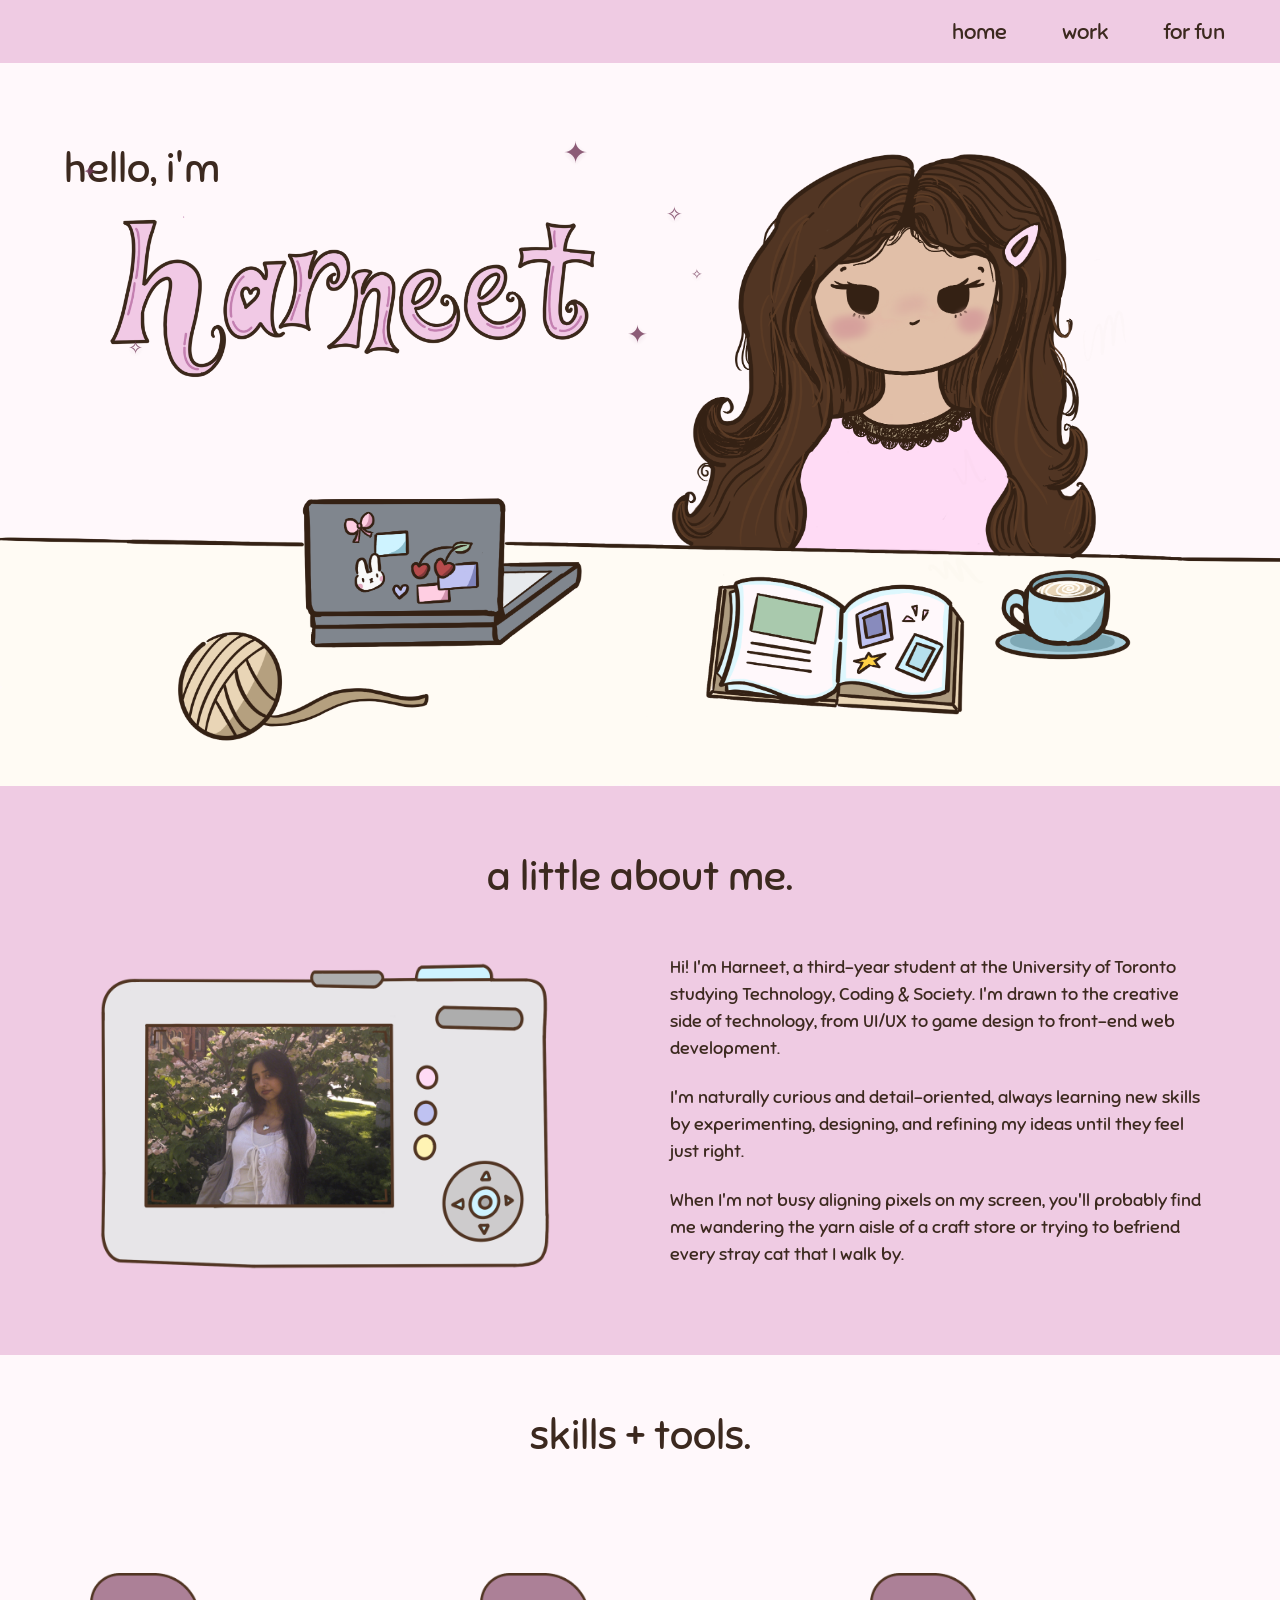
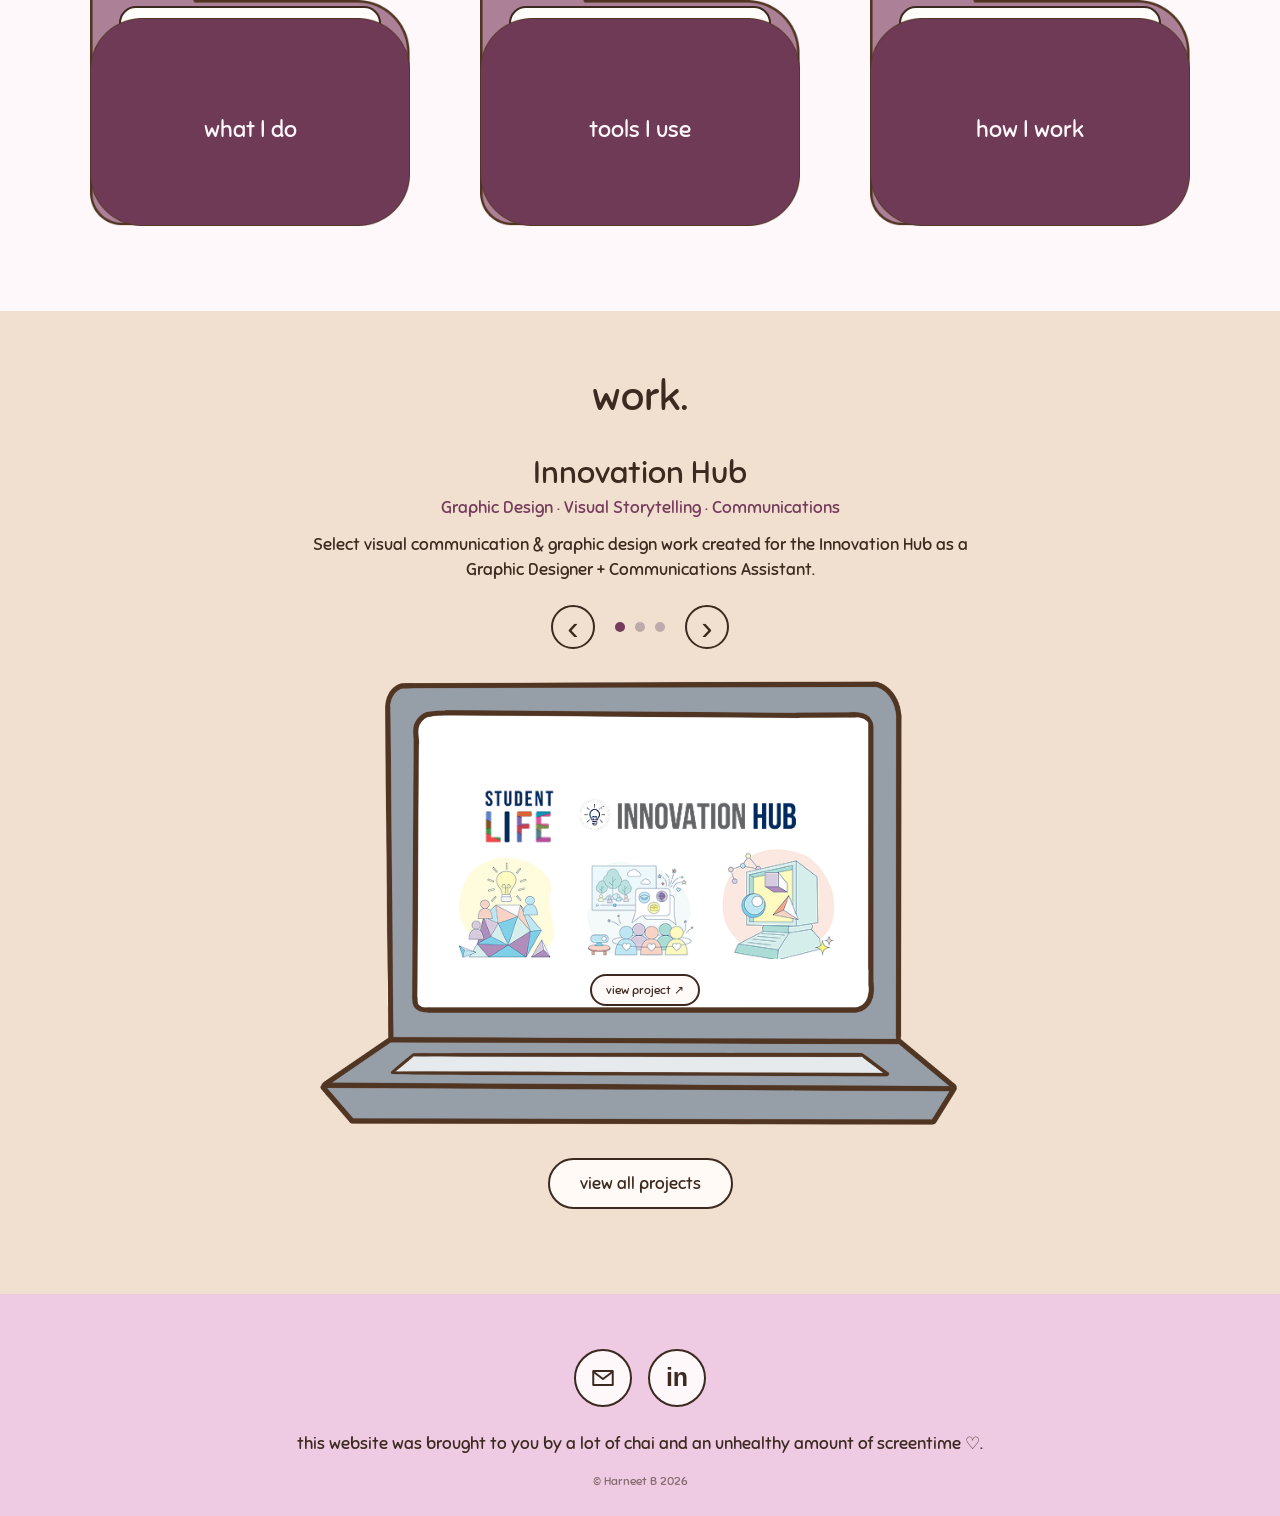
==== commit 9fb3dfd9: "bug fix" ====
--- a/index.html
+++ b/index.html
@@ -85,7 +85,7 @@
 
             <img
                 class="hero-illustration"
-                src="Assets/hero/herographic.PNG"
+                src="Assets/hero/herographic.png"
                 alt="Illustration of Harneet sitting at her desk"
             >
 
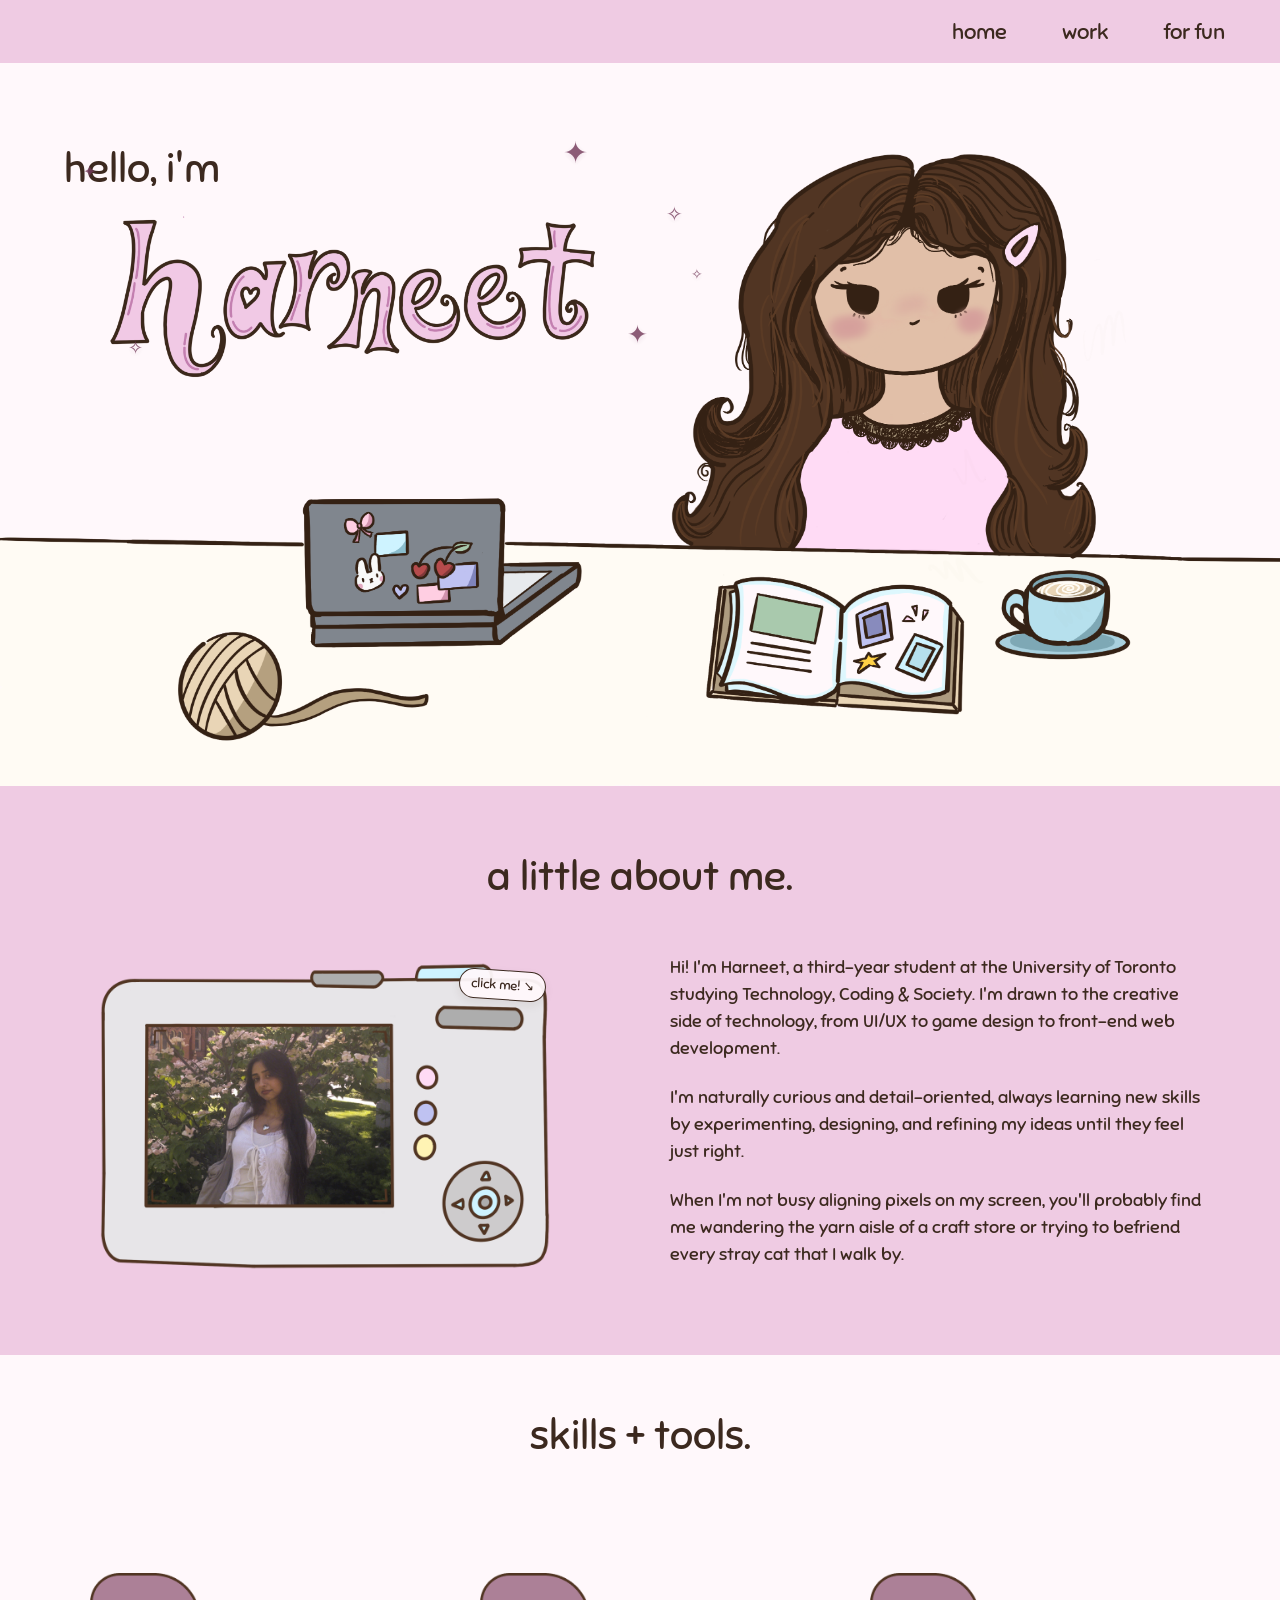
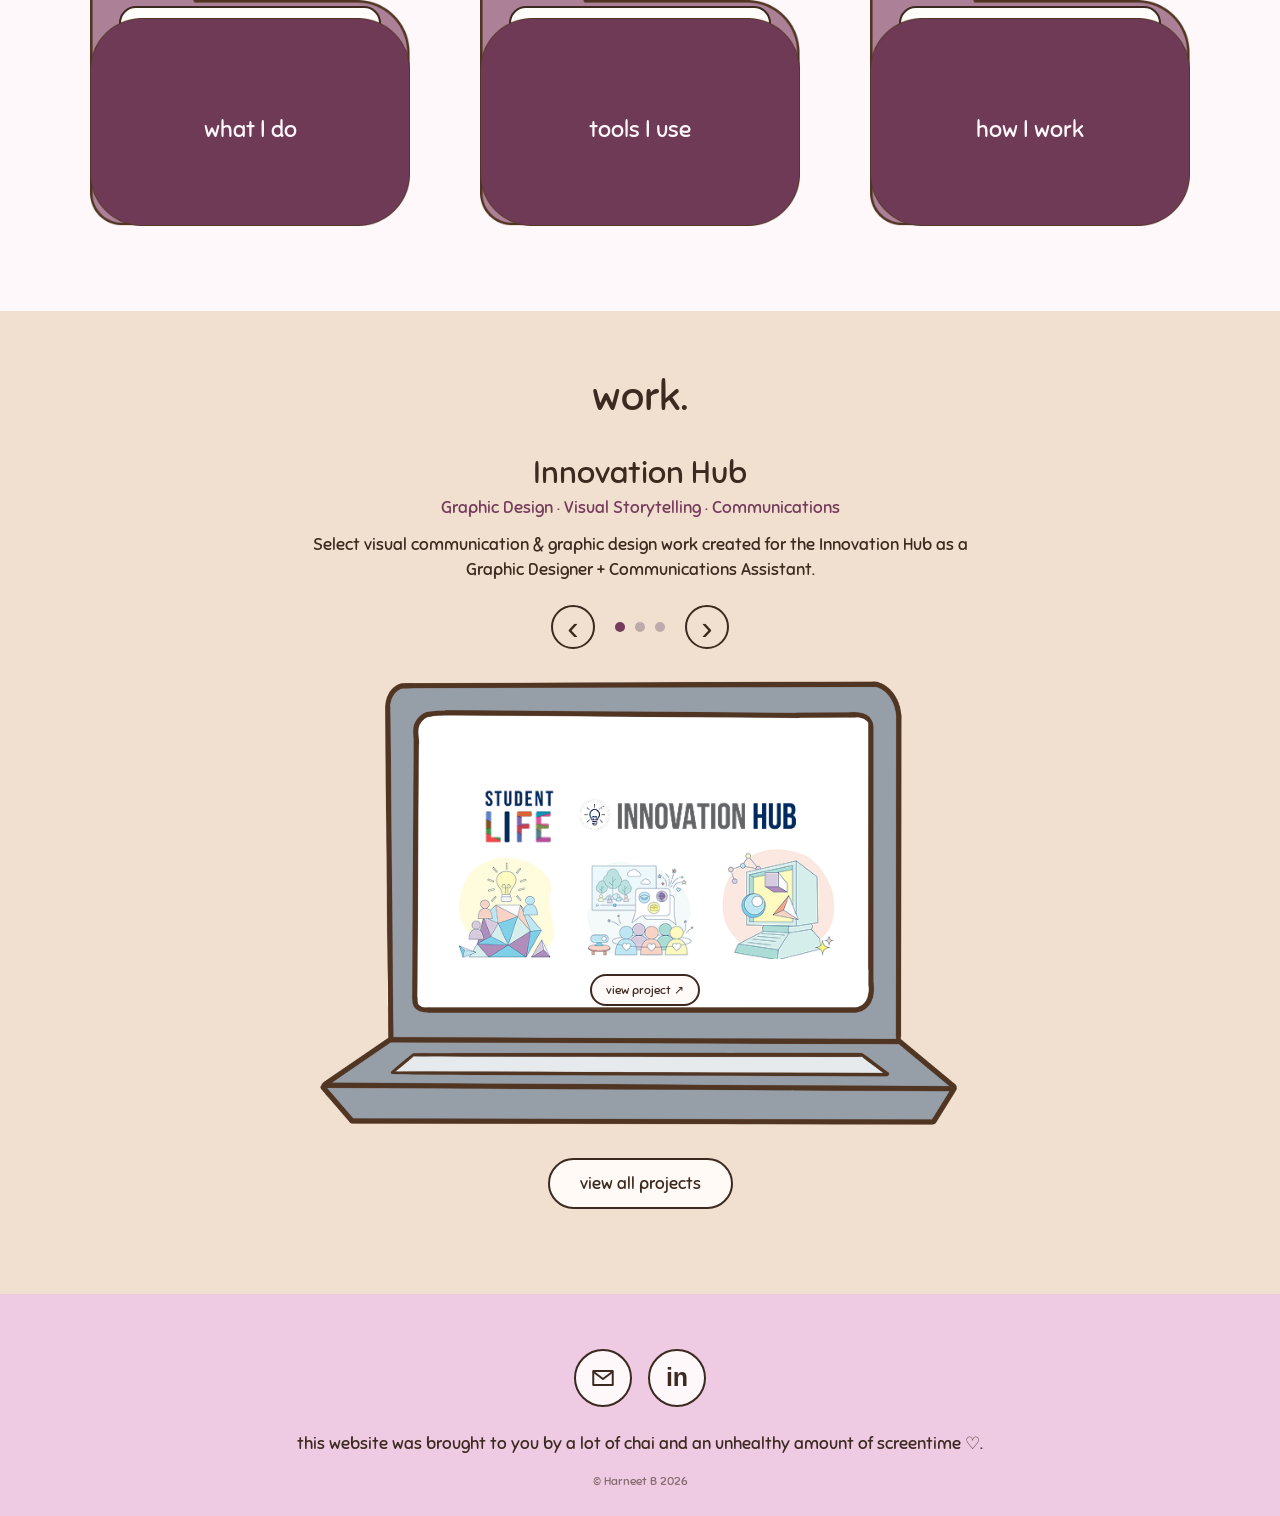
==== commit c25eb4bc: "fixed email issue, nav bar, camera animation" ====
--- a/index.html
+++ b/index.html
@@ -166,6 +166,13 @@
             >
 
             <span
+                class="camera-click-label"
+                aria-hidden="true"
+            >
+                click me! ↘
+            </span>
+
+            <span
                 class="camera-flash"
                 aria-hidden="true"
             ></span>
@@ -627,8 +634,10 @@
 
         <!-- EMAIL -->
         <a
-            href="mailto:harneettb@gmail.com"
+            href="https://mail.google.com/mail/?view=cm&fs=1&to=harneettb@gmail.com"
             class="social-button"
+            target="_blank"
+            rel="noopener noreferrer"
             aria-label="Send me an email"
         >
             <svg
--- a/home.css
+++ b/home.css
@@ -674,6 +674,65 @@
 
 
 /* ========================================
+   CAMERA CLICK LABEL
+   ======================================== */
+
+.camera-click-label {
+    position: absolute;
+
+    top: 7%;
+    right: 2%;
+
+    z-index: 3;
+
+    padding:
+        6px
+        11px;
+
+    border:
+        1.5px
+        solid
+        var(--brown);
+
+    border-radius: 999px;
+
+    background-color: rgba(255, 248, 251, 0.95);
+
+    font-family: "Sniglet", sans-serif;
+
+    font-size: 13px;
+
+    color: var(--brown);
+
+    white-space: nowrap;
+
+    pointer-events: none;
+
+    transform: rotate(4deg);
+
+    box-shadow:
+        0
+        4px
+        10px
+        rgba(60, 41, 31, 0.08);
+
+    transition:
+        transform 0.2s ease;
+}
+
+
+@media (hover: hover) and (pointer: fine) {
+
+    .camera-button:hover .camera-click-label {
+        transform:
+            rotate(-2deg)
+            translateY(-2px);
+    }
+
+}
+
+
+/* ========================================
    FLASH
    ======================================== */
 
@@ -1747,6 +1806,18 @@
     }
 
 
+    .camera-click-label {
+        top: 5%;
+        right: 1%;
+
+        padding:
+            5px
+            9px;
+
+        font-size: 11px;
+    }
+
+
 
     /* SKILLS */
 
